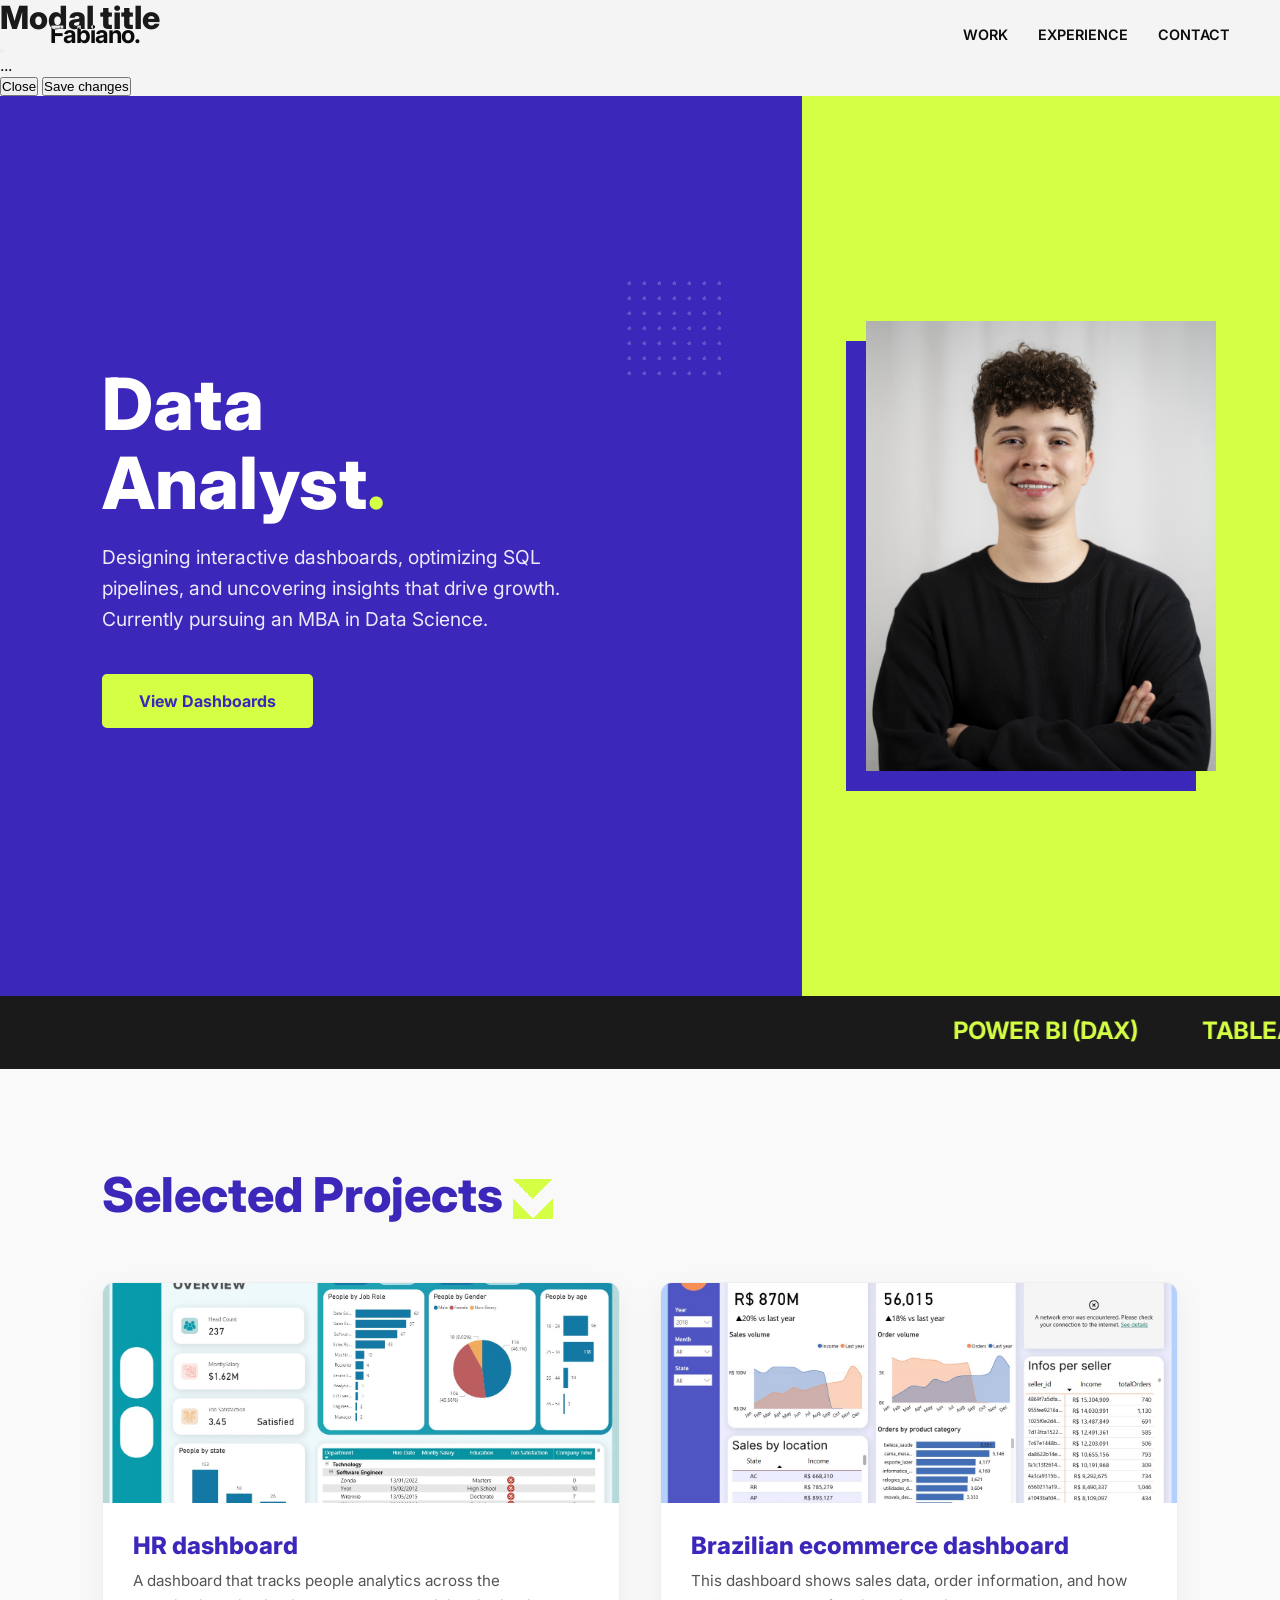
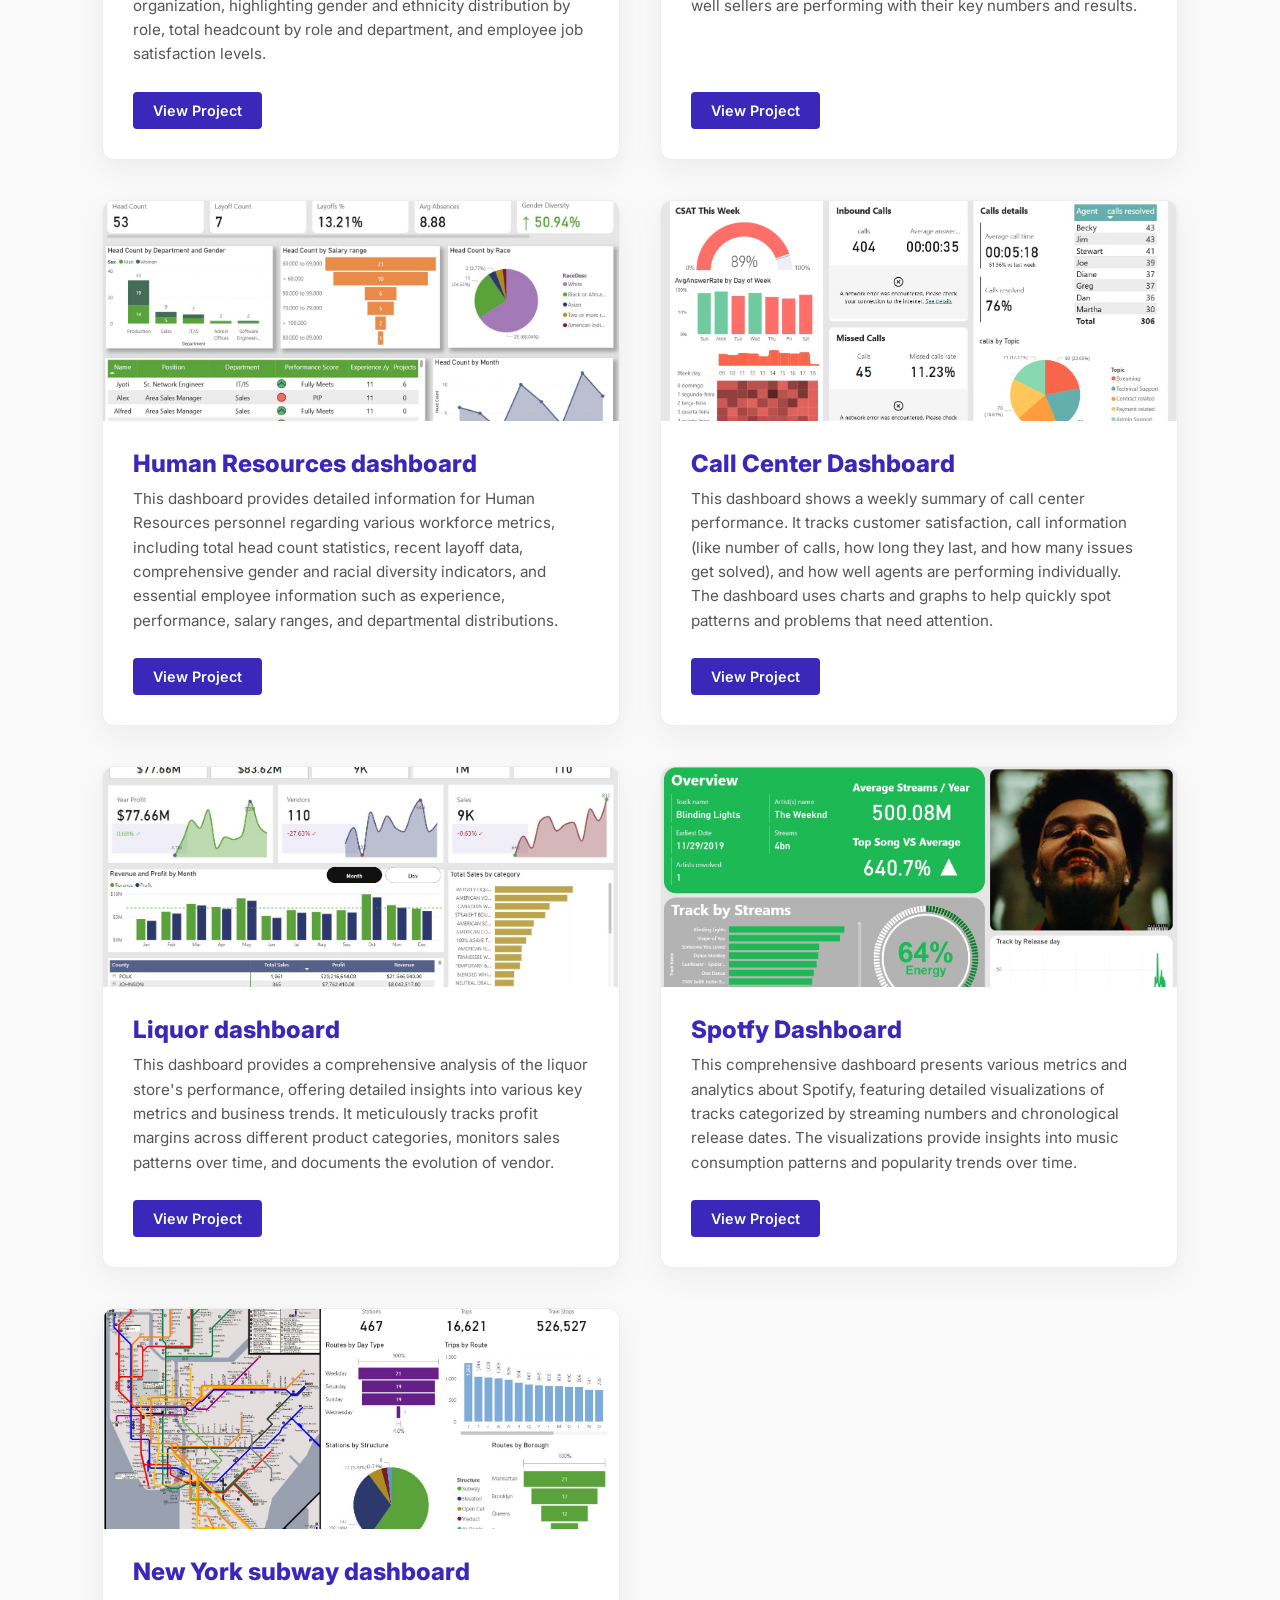
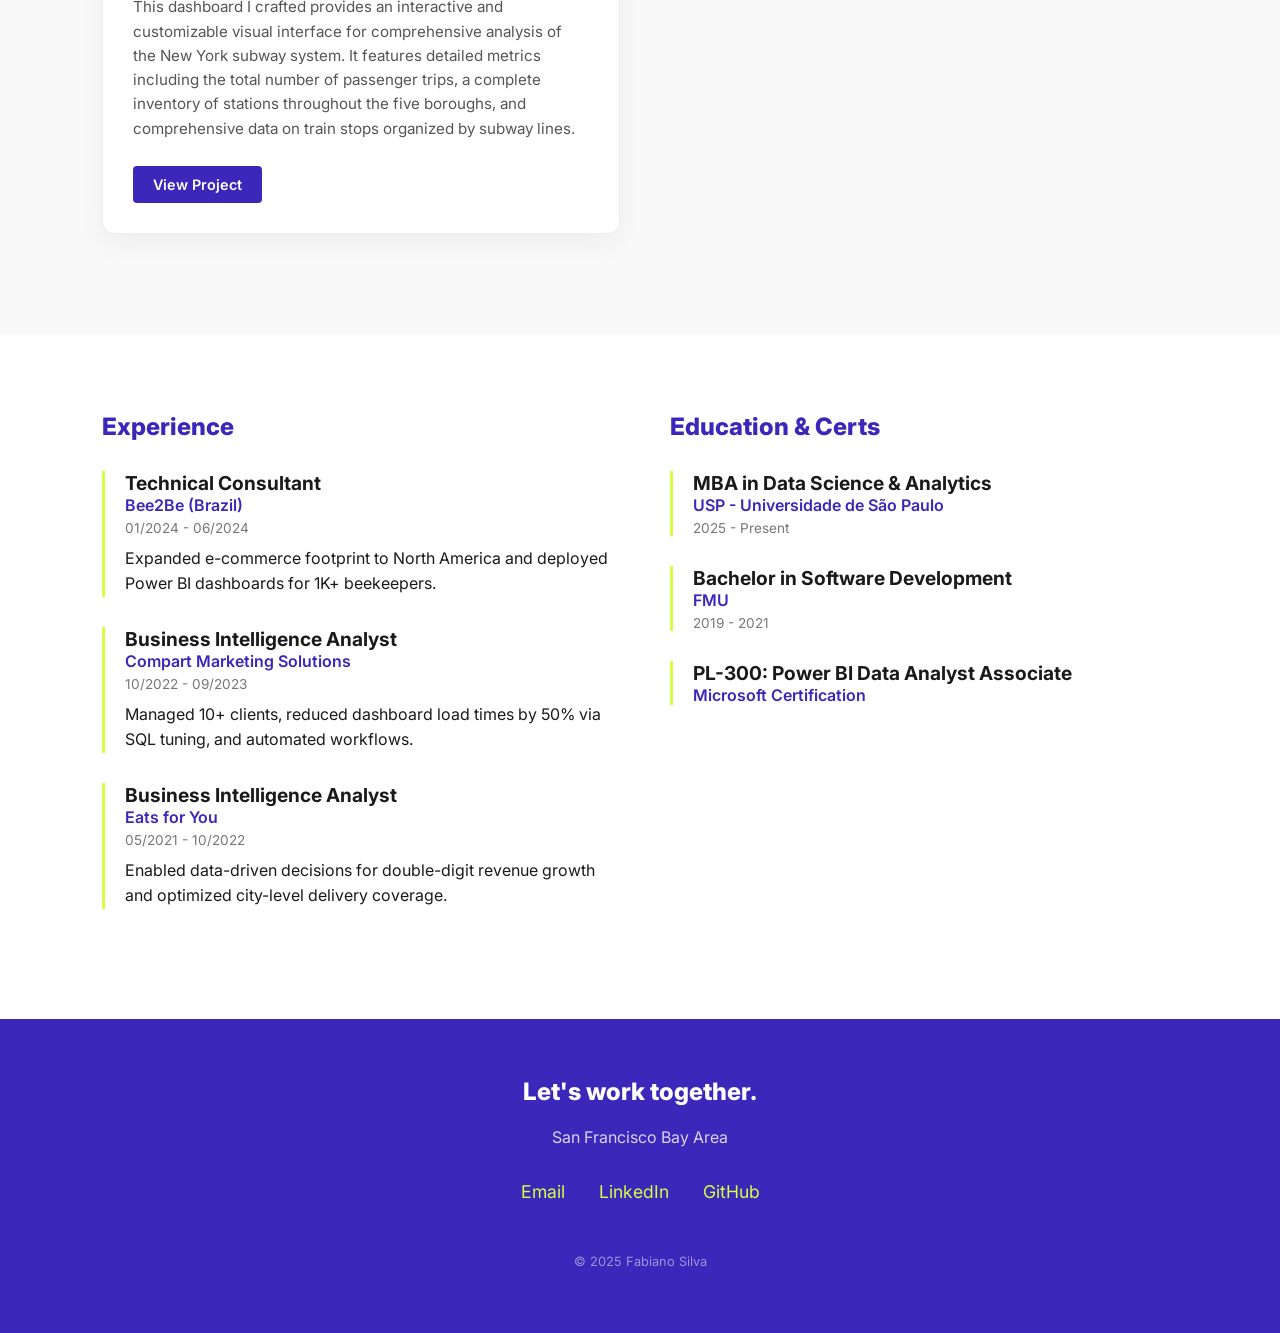
==== index.html @ dfa3896b "Rename portifolio_Fabiano.html to index.html" ====
<!DOCTYPE html>
<html lang="en">
<head>
    <meta charset="UTF-8">
    <meta name="viewport" content="width=device-width, initial-scale=1.0">
    <title>Fabiano Silva | Data Analyst</title>
    <!-- links -->
    <link rel="icon" href="./img/page_icon.png">
    <link rel="stylesheet" href="style.css">
    <!-- <link href="https://cdn.jsdelivr.net/npm/bootstrap@5.3.8/dist/css/bootstrap.min.css" rel="stylesheet" integrity="sha384-sRIl4kxILFvY47J16cr9ZwB07vP4J8+LH7qKQnuqkuIAvNWLzeN8tE5YBujZqJLB" crossorigin="anonymous"> -->
    <!-- Google Fonts -->
    <link href="https://fonts.googleapis.com/css2?family=Inter:wght@400;600;800&display=swap" rel="stylesheet">
</head>
<body>

    <!-- NAV -->
    <nav>
        <div class="logo">Fabiano.</div>
        <div class="nav-links">
            <a href="#projects">Work</a>
            <a href="#experience">Experience</a>
            <a href="mailto:contact.fabiano.silva@gmail.com">Contact</a>
            <!-- <button type="button" class="btn btn-primary" data-bs-toggle="modal" data-bs-target="#exampleModal"><a href="mailto:contact.fabiano.silva@gmail.com">Contact</a></button> -->
        </div>
    </nav>

    <!-- Modal -->
    <div class="modal fade" id="exampleModal" tabindex="-1" aria-labelledby="exampleModalLabel" aria-hidden="true">
    <div class="modal-dialog">
        <div class="modal-content">
        <div class="modal-header">
            <h1 class="modal-title fs-5" id="exampleModalLabel">Modal title</h1>
            <button type="button" class="btn-close" data-bs-dismiss="modal" aria-label="Close"></button>
        </div>
        <div class="modal-body">
            ...
        </div>
        <div class="modal-footer">
            <button type="button" class="btn btn-secondary" data-bs-dismiss="modal">Close</button>
            <button type="button" class="btn btn-primary">Save changes</button>
        </div>
        </div>
    </div>
    </div>

    <!-- HERO -->
    <header class="hero">
        <div class="hero-left">
            <h1 class="hero-title">Data <br>Analyst<span>.</span></h1>
            <p class="hero-subtitle">
                Designing interactive dashboards, optimizing SQL pipelines, and uncovering insights that drive growth. 
                Currently pursuing an MBA in Data Science.
            </p>
            <div>
                <a href="#projects" class="cta-button">View Dashboards</a>
            </div>
        </div>
        <div class="hero-right">
            <div class="profile-container">
                <img src="./img/Fabiano.jpg" alt="Fabiano Silva">
            </div>
        </div>
    </header>

    <!-- SKILLS TICKER -->
    <section class="skills-bar">
        <marquee behavior="scroll" direction="left" scrollamount="10">
            <span class="skill-item">Power BI (DAX)</span>
            <span class="skill-item">Tableau</span>
            <span class="skill-item">Looker Studio</span>
            <span class="skill-item">SQL & BigQuery</span>
            <span class="skill-item">Python (Pandas, NumPy)</span>
            <span class="skill-item">Databricks</span>
            <span class="skill-item">ETL/ELT</span>
            <span class="skill-item">Microsoft Excel (Pivot Table, Vlookup, VBA)</span>
            <span class="skill-item">Data Storytelling</span>
        </marquee>
    </section>

    <!-- PROJECTS SECTION (Populated via JSON) -->
    <section id="projects" class="section-projects">
        <h2 class="section-header">Selected Projects</h2>
        
        <!-- This container is empty; JS will fill it -->
        <div id="projects-container" class="projects-grid"></div>
    </section>

    <!-- EXPERIENCE SECTION -->
    <section id="experience" class="section-resume">
        <div class="resume-col">
            <h2 style="color:var(--color-bg-primary); margin-bottom:30px;">Experience</h2>
            
            <div class="resume-item">
                <span class="resume-role">Technical Consultant</span>
                <span class="resume-company">Bee2Be (Brazil)</span>
                <span class="resume-date">01/2024 - 06/2024</span>
                <p>Expanded e-commerce footprint to North America and deployed Power BI dashboards for 1K+ beekeepers.</p>
            </div>

            <div class="resume-item">
                <span class="resume-role">Business Intelligence Analyst</span>
                <span class="resume-company">Compart Marketing Solutions</span>
                <span class="resume-date">10/2022 - 09/2023</span>
                <p>Managed 10+ clients, reduced dashboard load times by 50% via SQL tuning, and automated workflows.</p>
            </div>

            <div class="resume-item">
                <span class="resume-role">Business Intelligence Analyst</span>
                <span class="resume-company">Eats for You</span>
                <span class="resume-date">05/2021 - 10/2022</span>
                <p>Enabled data-driven decisions for double-digit revenue growth and optimized city-level delivery coverage.</p>
            </div>
        </div>

        <div class="resume-col">
            <h2 style="color:var(--color-bg-primary); margin-bottom:30px;">Education & Certs</h2>
            
            <div class="resume-item">
                <span class="resume-role">MBA in Data Science & Analytics</span>
                <span class="resume-company">USP - Universidade de São Paulo</span>
                <span class="resume-date">2025 - Present</span>
            </div>

            <div class="resume-item">
                <span class="resume-role">Bachelor in Software Development</span>
                <span class="resume-company">FMU</span>
                <span class="resume-date">2019 - 2021</span>
            </div>

            <div class="resume-item">
                <span class="resume-role">PL-300: Power BI Data Analyst Associate</span>
                <span class="resume-company">Microsoft Certification</span>
            </div>
        </div>
    </section>

    <!-- FOOTER -->
    <footer>
        <h2 style="margin-bottom: 20px;">Let's work together.</h2>
        <p style="margin-bottom: 30px; opacity: 0.8;">San Francisco Bay Area</p>
        
        <div class="contact-links">
            <a href="mailto:contact.fabiano.silva@gmail.com">Email</a>
            <a href="https://linkedin.com/in/fabianossilva" target="_blank">LinkedIn</a>
            <a href="https://github.com/FabiSansi" target="_blank">GitHub</a>
        </div>
        <p style="margin-top: 50px; font-size: 0.8rem; opacity: 0.5;">© 2025 Fabiano Silva</p>
    </footer>
    <script src="script.js"></script>
    <script src="https://cdn.jsdelivr.net/npm/bootstrap@5.3.8/dist/js/bootstrap.bundle.min.js" integrity="sha384-FKyoEForCGlyvwx9Hj09JcYn3nv7wiPVlz7YYwJrWVcXK/BmnVDxM+D2scQbITxI" crossorigin="anonymous"></script>
</body>
</html>
---- style.css ----
/* --- CORE VARIABLES (Olaolu Inspired Palette) --- */
        :root {
            --color-bg-primary: #3B27BA; /* Deep Blurple */
            --color-bg-secondary: #D4FF45; /* Lime Green */
            --color-text-light: #ffffff;
            --color-text-dark: #1a1a1a;
            --color-card-bg: #ffffff;
            --font-main: 'Inter', -apple-system, BlinkMacSystemFont, sans-serif;
            --transition: all 0.3s ease;
        }

        /* --- GLOBAL RESET --- */
        * { margin: 0; padding: 0; box-sizing: border-box; }

        body {
            font-family: var(--font-main);
            background-color: #f4f4f4;
            overflow-x: hidden;
            color: var(--color-text-dark) !important;
        }

        a { text-decoration: none; color: inherit; }
        ul { list-style: none; }

        /* --- TYPOGRAPHY --- */
        h1, h2, h3 { font-weight: 800; line-height: 1.1; }
        p { line-height: 1.6; }

        /* --- NAVIGATION --- */
        nav {
            position: fixed;
            top: 0;
            width: 100%;
            padding: 20px 50px;
            display: flex;
            justify-content: space-between;
            align-items: center;
            z-index: 1000;
            mix-blend-mode: difference;
            color: white;
            /*background-color: #1a1a1a;*/
        }

        .logo { font-size: 1.5rem; font-weight: 700; letter-spacing: -1px; }
        .nav-links { display: flex; gap: 30px; }
        .nav-links a { font-weight: 600; font-size: 0.9rem; text-transform: uppercase; }
        .nav-links a:hover { color: var(--color-bg-secondary) !important; }

        /* --- HERO SECTION --- */
        .hero {
            display: flex;
            min-height: 100vh;
            position: relative;
        }

        .hero-left {
            flex: 1;
            background-color: var(--color-bg-primary) !important;
            color: var(--color-text-light) !important;
            display: flex;
            flex-direction: column;
            justify-content: center;
            padding: 0 8vw;
            position: relative;
        }

        /* Geometric Decoration */
        .hero-left::before {
            content: '';
            position: absolute;
            top: 20%;
            right: 10%;
            width: 100px;
            height: 100px;
            background-image: radial-gradient(rgba(255,255,255,0.2) 2px, transparent 2px) !important;
            background-size: 15px 15px;
        }

        .hero-right {
            flex: 0.8;
            background-color: var(--color-bg-secondary) ;
            display: flex;
            align-items: center;
            justify-content: center;
        }

        .hero-title { font-size: 4.5rem; margin-bottom: 20px; }
        .hero-title span { color: var(--color-bg-secondary) !important; }
        .hero-subtitle { font-size: 1.2rem; max-width: 500px; opacity: 0.9; margin-bottom: 40px; }

        .cta-button {
            display: inline-block;
            padding: 15px 35px;
            background-color: var(--color-bg-secondary) !important;
            color: var(--color-bg-primary) !important;
            font-weight: 700;
            border-radius: 5px;
            border: 2px solid var(--color-bg-secondary) !important;
            transition: var(--transition);
        }

        .cta-button:hover { background: transparent; color: var(--color-text-light) !important; }

        .profile-container {
            width: 350px;
            height: 450px;
            background: #ccc;
            position: relative;
            box-shadow: -20px 20px 0px var(--color-bg-primary) !important;
            overflow: hidden;
        }
        
        .profile-container img { width: 100%; height: 100%; object-fit: cover; }

        /* --- SKILLS TICKER --- */
        .skills-bar {
            background: var(--color-text-dark) !important;
            color: var(--color-bg-secondary) !important;
            padding: 20px 0;
            overflow: hidden;
            white-space: nowrap;
        }

        .skill-item {
            display: inline-block;
            font-size: 1.5rem;
            font-weight: 700;
            margin: 0 30px;
            text-transform: uppercase;
        }

        /* --- PROJECTS SECTION (Dynamic) --- */
        .section-projects { padding: 100px 8vw; background-color: #f9f9f9; }

        .section-header {
            font-size: 3rem;
            color: var(--color-bg-primary) !important;
            margin-bottom: 60px;
            position: relative;
            display: inline-block;
        }
        
        /* Zig-zag decoration */
        .section-header::after {
            content: '';
            position: absolute;
            right: -50px;
            top: 10px;
            width: 40px;
            height: 40px;
            background: linear-gradient(135deg, var(--color-bg-secondary) 25%, transparent 25%) -20px 0 ,
                        linear-gradient(225deg, var(--color-bg-secondary) 25%, transparent 25%) -20px 0,
                        linear-gradient(315deg, var(--color-bg-secondary) 25%, transparent 25%),
                        linear-gradient(45deg, var(--color-bg-secondary) 25%, transparent 25%) !important;
            background-size: 10px 10px;
        }

        .projects-grid {
            display: grid;
            grid-template-columns: repeat(auto-fit, minmax(350px, 1fr));
            gap: 40px;
        }

        .project-card {
            background: white;
            border-radius: 12px;
            overflow: hidden;
            box-shadow: 0 10px 30px rgba(0,0,0,0.05);
            transition: var(--transition) !important;
            border: 1px solid #eee;
            display: flex;
            flex-direction: column;
        }

        .project-card:hover {
            transform: translateY(-10px);
            box-shadow: 0 20px 40px rgba(59, 39, 186, 0.15);
        }

        .card-image-wrapper {
            width: 100%;
            height: 220px;
            background-color: #e0e0e0;
            overflow: hidden;
        }
        
        .card-image-wrapper img {
            width: 100%;
            height: 100%;
            object-fit: cover;
            transition: transform 0.5s ease;
        }

        .project-card:hover .card-image-wrapper img { transform: scale(1.05); }

        .card-content { padding: 30px; flex: 1; display: flex; flex-direction: column; }

        .card-title { font-size: 1.5rem; color: var(--color-bg-primary) !important; margin-bottom: 10px; }

        .card-desc {
            font-size: 0.95rem;
            color: #555;
            margin-bottom: 25px;
            flex-grow: 1; /* Pushes button down */
        }

        .card-btn {
            display: inline-block;
            padding: 10px 20px;
            background-color: var(--color-bg-primary) !important;
            color: white;
            border-radius: 4px;
            font-size: 0.9rem;
            font-weight: 600;
            align-self: flex-start;
        }

        .card-btn:hover {
            background-color: var(--color-bg-secondary) !important;
            color: var(--color-text-dark) !important;
        }

        /* --- RESUME SECTION --- */
        .section-resume {
            padding: 80px 8vw;
            background: white;
            display: flex;
            gap: 60px;
            flex-wrap: wrap;
        }

        .resume-col { flex: 1; min-width: 300px; }
        
        .resume-item {
            margin-bottom: 30px;
            border-left: 3px solid var(--color-bg-secondary) !important;
            padding-left: 20px;
        }
        
        .resume-role { font-size: 1.2rem; font-weight: 700; color: var(--color-text-dark) !important; }
        .resume-company { color: var(--color-bg-primary) !important; font-weight: 600; margin-bottom: 5px; display: block;}
        .resume-date { font-size: 0.85rem; color: #777; margin-bottom: 10px; display: block; }

        /* --- FOOTER --- */
        footer {
            background: var(--color-bg-primary) !important;
            color: white;
            padding: 60px 8vw;
            text-align: center;
        }

        .contact-links a {
            color: var(--color-bg-secondary) !important;
            margin: 0 15px;
            font-size: 1.1rem;
        }

        /* --- RESPONSIVE --- */
        @media (max-width: 900px) {
            .hero { flex-direction: column; }
            .hero-right { display: none; }
            .hero-left { padding: 100px 30px; text-align: left; }
            .hero-title { font-size: 3rem; }
        }
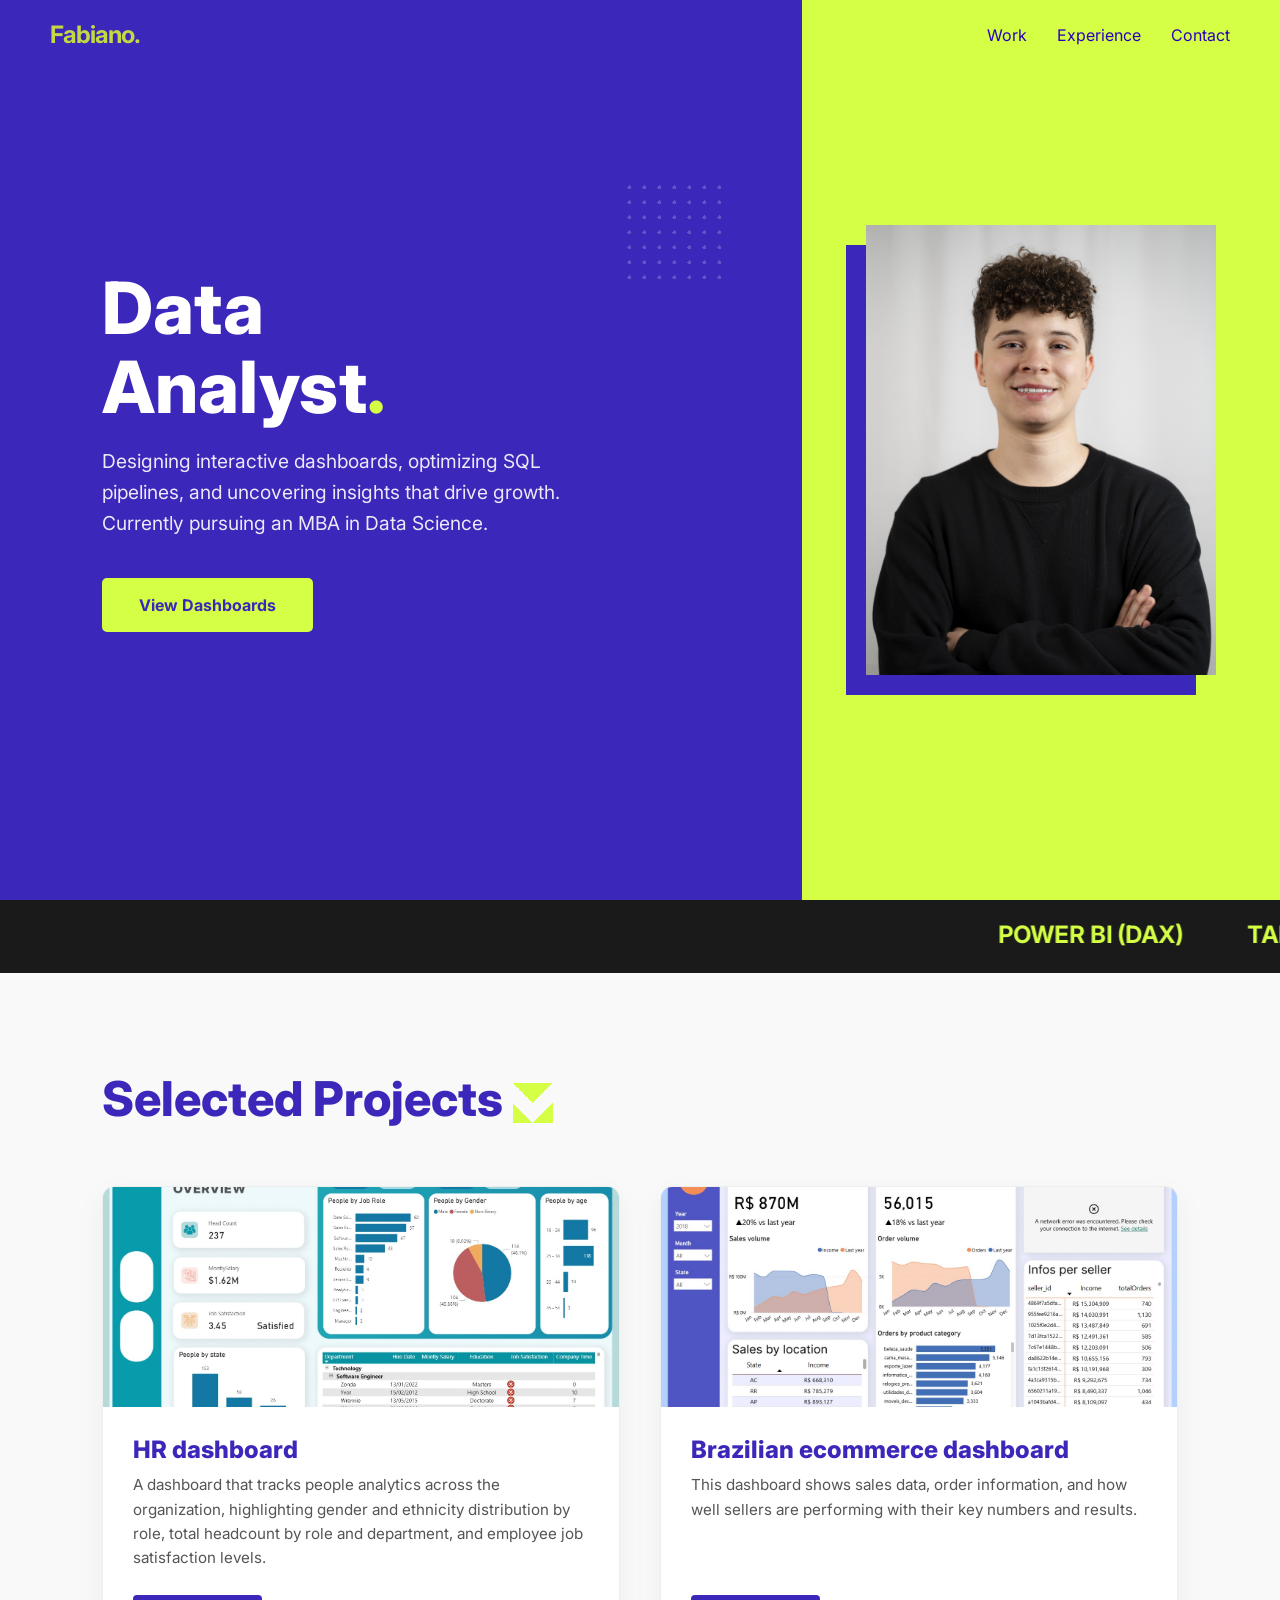
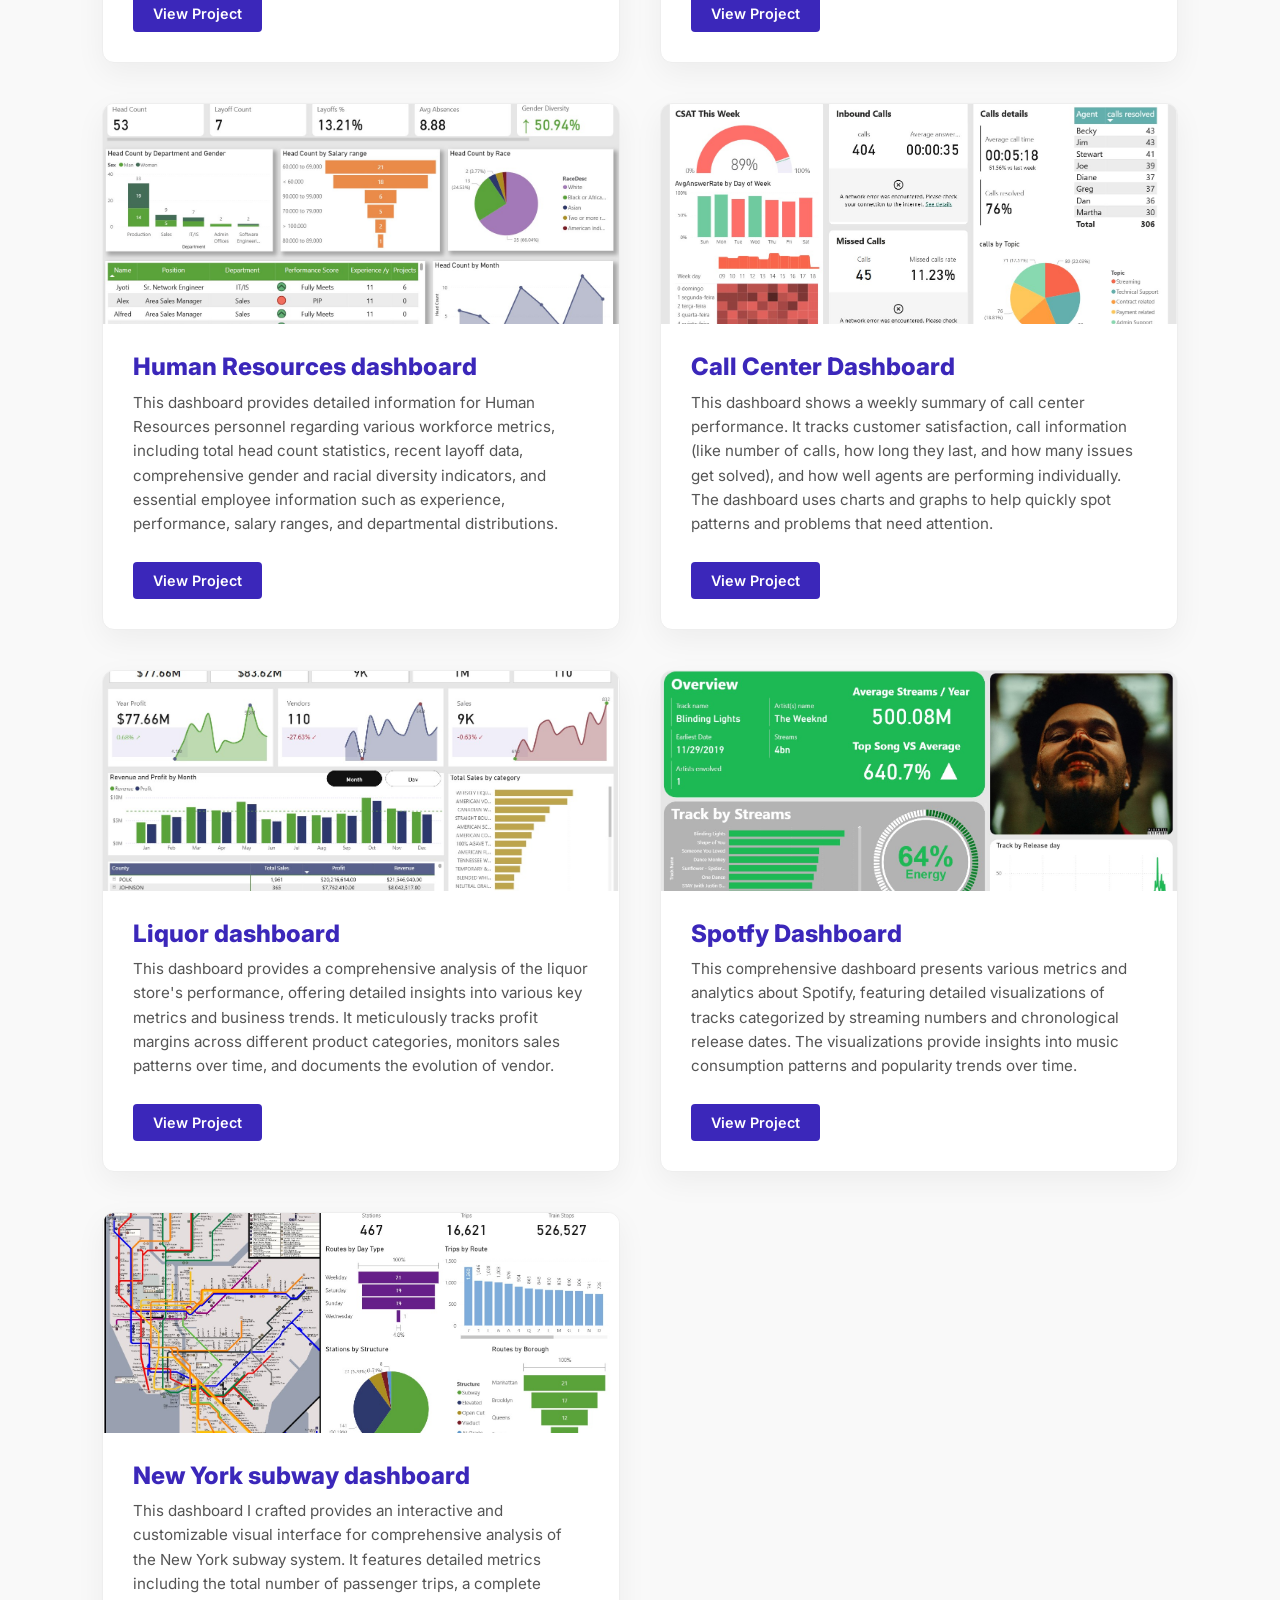
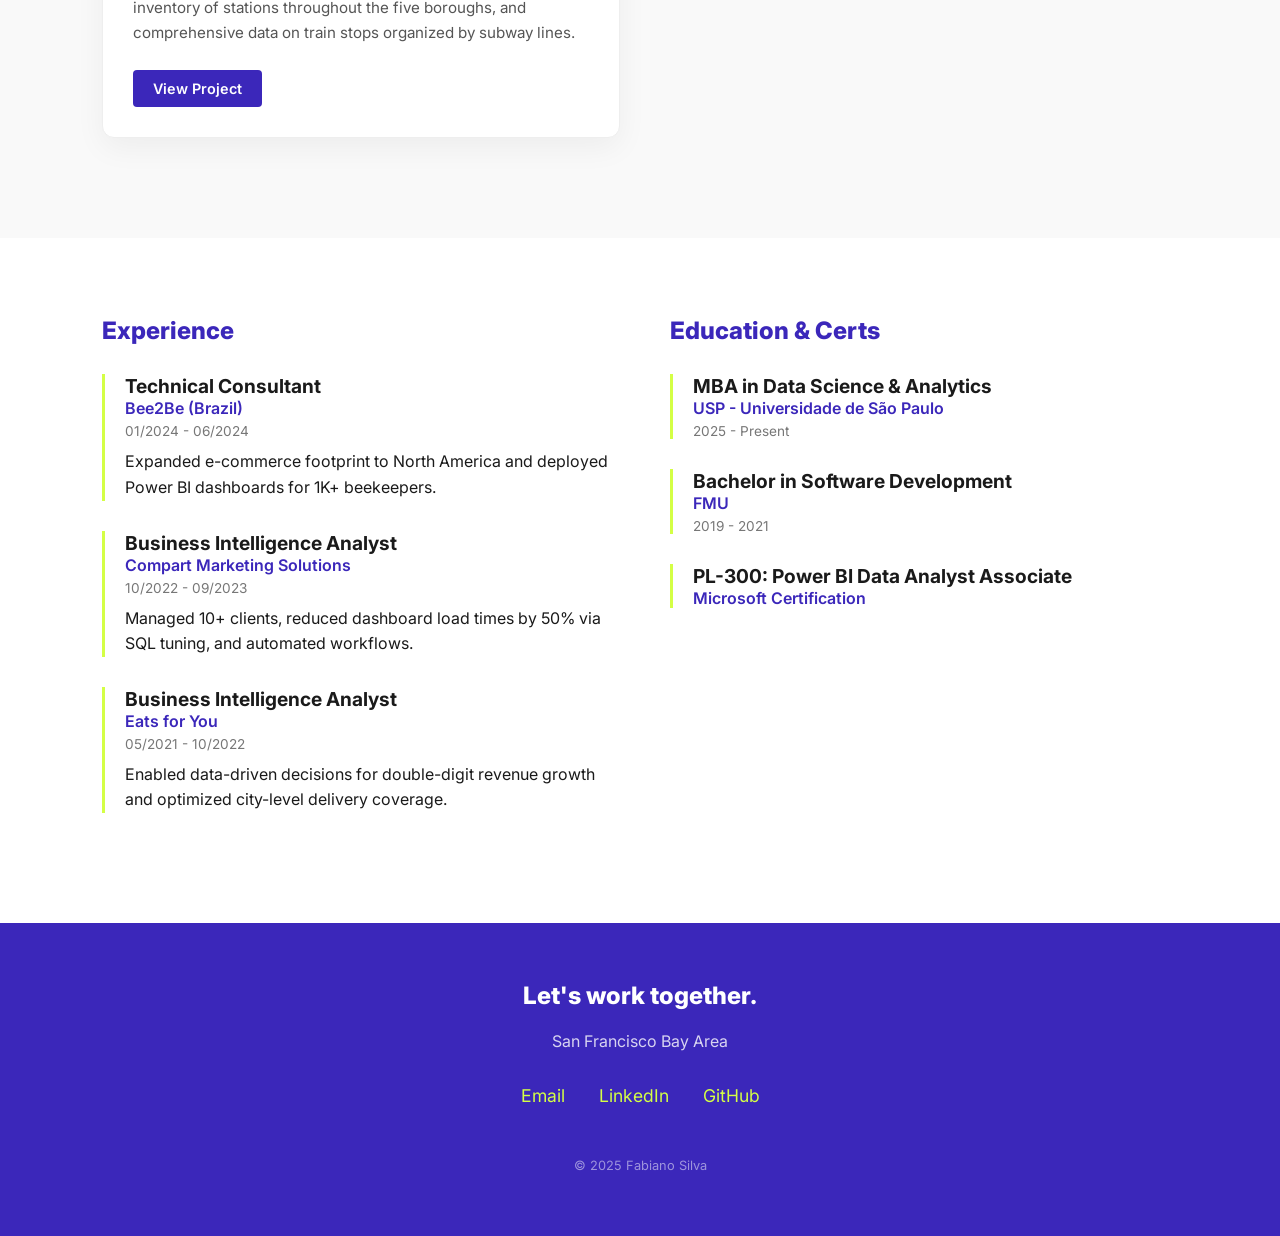
==== commit acfb2069: "Added modal on nav bar" ====
--- a/index.html
+++ b/index.html
@@ -1,5 +1,6 @@
 <!DOCTYPE html>
 <html lang="en">
+
 <head>
     <meta charset="UTF-8">
     <meta name="viewport" content="width=device-width, initial-scale=1.0">
@@ -7,10 +8,10 @@
     <!-- links -->
     <link rel="icon" href="./img/page_icon.png">
     <link rel="stylesheet" href="style.css">
-    <!-- <link href="https://cdn.jsdelivr.net/npm/bootstrap@5.3.8/dist/css/bootstrap.min.css" rel="stylesheet" integrity="sha384-sRIl4kxILFvY47J16cr9ZwB07vP4J8+LH7qKQnuqkuIAvNWLzeN8tE5YBujZqJLB" crossorigin="anonymous"> -->
     <!-- Google Fonts -->
     <link href="https://fonts.googleapis.com/css2?family=Inter:wght@400;600;800&display=swap" rel="stylesheet">
 </head>
+
 <body>
 
     <!-- NAV -->
@@ -19,28 +20,25 @@
         <div class="nav-links">
             <a href="#projects">Work</a>
             <a href="#experience">Experience</a>
-            <a href="mailto:contact.fabiano.silva@gmail.com">Contact</a>
-            <!-- <button type="button" class="btn btn-primary" data-bs-toggle="modal" data-bs-target="#exampleModal"><a href="mailto:contact.fabiano.silva@gmail.com">Contact</a></button> -->
+            <a id="launchBtn" href="javascript:void(0)">Contact</a>
         </div>
     </nav>
 
     <!-- Modal -->
-    <div class="modal fade" id="exampleModal" tabindex="-1" aria-labelledby="exampleModalLabel" aria-hidden="true">
-    <div class="modal-dialog">
-        <div class="modal-content">
-        <div class="modal-header">
-            <h1 class="modal-title fs-5" id="exampleModalLabel">Modal title</h1>
-            <button type="button" class="btn-close" data-bs-dismiss="modal" aria-label="Close"></button>
+    <div class="modal fade" id="modal" tabindex="-1" aria-labelledby="exampleModalLabel" aria-hidden="true">
+        <div class="modal-dialog">
+            <div class="modal-content">
+                <div class="modal-header">
+                    <h1 class="modal-title fs-5" id="modalLabel">Contact</h1>
+                </div>
+                <div class="modal-body">
+                    <ul class="list-group">
+                        <li class="list-group-item"><span style="font-weight: bolder">Email:</span> contact.fabiano.silva@gmail.com</li>
+                        <li class="list-group-item"><span style="font-weight: bolder">Number:</span> +1 (415) 528-0092</li>
+                    </ul>
+                </div>
+            </div>
         </div>
-        <div class="modal-body">
-            ...
-        </div>
-        <div class="modal-footer">
-            <button type="button" class="btn btn-secondary" data-bs-dismiss="modal">Close</button>
-            <button type="button" class="btn btn-primary">Save changes</button>
-        </div>
-        </div>
-    </div>
     </div>
 
     <!-- HERO -->
@@ -48,7 +46,7 @@
         <div class="hero-left">
             <h1 class="hero-title">Data <br>Analyst<span>.</span></h1>
             <p class="hero-subtitle">
-                Designing interactive dashboards, optimizing SQL pipelines, and uncovering insights that drive growth. 
+                Designing interactive dashboards, optimizing SQL pipelines, and uncovering insights that drive growth.
                 Currently pursuing an MBA in Data Science.
             </p>
             <div>
@@ -80,7 +78,7 @@
     <!-- PROJECTS SECTION (Populated via JSON) -->
     <section id="projects" class="section-projects">
         <h2 class="section-header">Selected Projects</h2>
-        
+
         <!-- This container is empty; JS will fill it -->
         <div id="projects-container" class="projects-grid"></div>
     </section>
@@ -89,12 +87,13 @@
     <section id="experience" class="section-resume">
         <div class="resume-col">
             <h2 style="color:var(--color-bg-primary); margin-bottom:30px;">Experience</h2>
-            
+
             <div class="resume-item">
                 <span class="resume-role">Technical Consultant</span>
                 <span class="resume-company">Bee2Be (Brazil)</span>
                 <span class="resume-date">01/2024 - 06/2024</span>
-                <p>Expanded e-commerce footprint to North America and deployed Power BI dashboards for 1K+ beekeepers.</p>
+                <p>Expanded e-commerce footprint to North America and deployed Power BI dashboards for 1K+ beekeepers.
+                </p>
             </div>
 
             <div class="resume-item">
@@ -108,13 +107,14 @@
                 <span class="resume-role">Business Intelligence Analyst</span>
                 <span class="resume-company">Eats for You</span>
                 <span class="resume-date">05/2021 - 10/2022</span>
-                <p>Enabled data-driven decisions for double-digit revenue growth and optimized city-level delivery coverage.</p>
+                <p>Enabled data-driven decisions for double-digit revenue growth and optimized city-level delivery
+                    coverage.</p>
             </div>
         </div>
 
         <div class="resume-col">
             <h2 style="color:var(--color-bg-primary); margin-bottom:30px;">Education & Certs</h2>
-            
+
             <div class="resume-item">
                 <span class="resume-role">MBA in Data Science & Analytics</span>
                 <span class="resume-company">USP - Universidade de São Paulo</span>
@@ -138,7 +138,7 @@
     <footer>
         <h2 style="margin-bottom: 20px;">Let's work together.</h2>
         <p style="margin-bottom: 30px; opacity: 0.8;">San Francisco Bay Area</p>
-        
+
         <div class="contact-links">
             <a href="mailto:contact.fabiano.silva@gmail.com">Email</a>
             <a href="https://linkedin.com/in/fabianossilva" target="_blank">LinkedIn</a>
@@ -147,6 +147,6 @@
         <p style="margin-top: 50px; font-size: 0.8rem; opacity: 0.5;">© 2025 Fabiano Silva</p>
     </footer>
     <script src="script.js"></script>
-    <script src="https://cdn.jsdelivr.net/npm/bootstrap@5.3.8/dist/js/bootstrap.bundle.min.js" integrity="sha384-FKyoEForCGlyvwx9Hj09JcYn3nv7wiPVlz7YYwJrWVcXK/BmnVDxM+D2scQbITxI" crossorigin="anonymous"></script>
 </body>
-</html>
+
+</html>
--- a/style.css
+++ b/style.css
@@ -1,7 +1,9 @@
-        /* --- CORE VARIABLES (Olaolu Inspired Palette) --- */
+        /* --- CORE VARIABLES --- */
         :root {
-            --color-bg-primary: #3B27BA; /* Deep Blurple */
-            --color-bg-secondary: #D4FF45; /* Lime Green */
+            --color-bg-primary: #3B27BA;
+            /* Deep Blurple */
+            --color-bg-secondary: #D4FF45;
+            /* Lime Green */
             --color-text-light: #ffffff;
             --color-text-dark: #1a1a1a;
             --color-card-bg: #ffffff;
@@ -10,7 +12,11 @@
         }
 
         /* --- GLOBAL RESET --- */
-        * { margin: 0; padding: 0; box-sizing: border-box; }
+        * {
+            margin: 0;
+            padding: 0;
+            box-sizing: border-box;
+        }
 
         body {
             font-family: var(--font-main);
@@ -19,12 +25,26 @@
             color: var(--color-text-dark) !important;
         }
 
-        a { text-decoration: none; color: inherit; }
-        ul { list-style: none; }
+        a {
+            text-decoration: none;
+            color: inherit;
+        }
+
+        ul {
+            list-style: none;
+        }
 
         /* --- TYPOGRAPHY --- */
-        h1, h2, h3 { font-weight: 800; line-height: 1.1; }
-        p { line-height: 1.6; }
+        h1,
+        h2,
+        h3 {
+            font-weight: 800;
+            line-height: 1.1;
+        }
+
+        p {
+            line-height: 1.6;
+        }
 
         /* --- NAVIGATION --- */
         nav {
@@ -38,13 +58,139 @@
             z-index: 1000;
             mix-blend-mode: difference;
             color: white;
-            /*background-color: #1a1a1a;*/
-        }
-
-        .logo { font-size: 1.5rem; font-weight: 700; letter-spacing: -1px; }
-        .nav-links { display: flex; gap: 30px; }
-        .nav-links a { font-weight: 600; font-size: 0.9rem; text-transform: uppercase; }
-        .nav-links a:hover { color: var(--color-bg-secondary) !important; }
+        }
+
+        .logo {
+            font-size: 1.5rem;
+            font-weight: 700;
+            letter-spacing: -1px;
+        }
+
+        .nav-links {
+            display: flex;
+            gap: 30px;
+        }
+
+        .nav-links a .launchBtn{
+            font-weight: 600;
+            font-size: 0.9rem;
+            text-transform: uppercase;
+        }
+
+        .nav-links a:hover .launchBtn:hover{
+            color: var(--color-bg-secondary) !important;
+        }
+
+        /* --- Modal --- */
+        .modal {
+            position: fixed;
+            top: 0;
+            left: 0;
+            z-index: 1050;
+            display: none;
+            /* Hidden by default */
+            width: 100%;
+            height: 100%;
+            overflow: hidden;
+            outline: 0;
+            background-color: rgba(0, 0, 0, 0.5);
+            /* Semi-transparent black */
+        }
+
+        #modalLabel{
+            color: var(--color-bg-primary) !important;
+        }
+        /* Class to show the modal*/
+        .modal.show {
+            display: block;
+            overflow-x: hidden;
+            overflow-y: auto;
+        }
+
+        .modal-dialog {
+            position: relative;
+            width: auto;
+            margin: 1.75rem auto;
+            max-width: 500px;
+            pointer-events: none;
+        }
+
+        /* --- 3. MODAL CONTENT BOX --- */
+        .modal-content {
+            position: relative;
+            display: flex;
+            flex-direction: column;
+            width: 100%;
+            pointer-events: auto;
+            background-color: #fff;
+            background-clip: padding-box;
+            border: 1px solid rgba(0, 0, 0, 0.2);
+            border-radius: 0.3rem;
+            box-shadow: 0 0.25rem 0.5rem rgba(0, 0, 0, 0.5);
+            outline: 0;
+        }
+
+        /* --- 4. HEADER --- */
+        .modal-header {
+            display: flex;
+            align-items: flex-start;
+            justify-content: space-between;
+            padding: 1rem 1rem;
+            border-bottom: 1px solid #dee2e6;
+            border-top-left-radius: calc(0.3rem - 1px);
+            border-top-right-radius: calc(0.3rem - 1px);
+        }
+
+        .modal-title {
+            margin-bottom: 0;
+            line-height: 1.5;
+            font-size: 1.25rem;
+            font-weight: 500;
+        }
+
+        /* --- 5. BODY --- */
+        .modal-body {
+            position: relative;
+            flex: 1 1 auto;
+            padding: 1rem;
+        }
+
+        /* --- 6. FOOTER --- */
+        .modal-footer {
+            display: flex;
+            flex-wrap: wrap;
+            align-items: center;
+            justify-content: flex-end;
+            padding: 0.75rem;
+            border-top: 1px solid #dee2e6;
+            border-bottom-right-radius: calc(0.3rem - 1px);
+            border-bottom-left-radius: calc(0.3rem - 1px);
+        }
+
+        /* --- HERO SECTION --- */
+        /* Primary Button (Blue) */
+        .btn-primary {
+            color: #fff;
+            background-color: #007bff;
+            border-color: #007bff;
+        }
+
+        .btn-primary:hover {
+            background-color: #0069d9;
+            border-color: #0062cc;
+        }
+
+        /* Secondary Button (Grey) */
+        .btn-secondary {
+            color: #fff;
+            background-color: #6c757d;
+            border-color: #6c757d;
+        }
+
+        .btn-secondary:hover {
+            background-color: #5a6268;
+            border-color: #545b62;
+        }
 
         /* --- HERO SECTION --- */
         .hero {
@@ -72,21 +218,33 @@
             right: 10%;
             width: 100px;
             height: 100px;
-            background-image: radial-gradient(rgba(255,255,255,0.2) 2px, transparent 2px) !important;
+            background-image: radial-gradient(rgba(255, 255, 255, 0.2) 2px, transparent 2px) !important;
             background-size: 15px 15px;
         }
 
         .hero-right {
             flex: 0.8;
-            background-color: var(--color-bg-secondary) ;
+            background-color: var(--color-bg-secondary);
             display: flex;
             align-items: center;
             justify-content: center;
         }
 
-        .hero-title { font-size: 4.5rem; margin-bottom: 20px; }
-        .hero-title span { color: var(--color-bg-secondary) !important; }
-        .hero-subtitle { font-size: 1.2rem; max-width: 500px; opacity: 0.9; margin-bottom: 40px; }
+        .hero-title {
+            font-size: 4.5rem;
+            margin-bottom: 20px;
+        }
+
+        .hero-title span {
+            color: var(--color-bg-secondary) !important;
+        }
+
+        .hero-subtitle {
+            font-size: 1.2rem;
+            max-width: 500px;
+            opacity: 0.9;
+            margin-bottom: 40px;
+        }
 
         .cta-button {
             display: inline-block;
@@ -99,7 +257,10 @@
             transition: var(--transition);
         }
 
-        .cta-button:hover { background: transparent; color: var(--color-text-light) !important; }
+        .cta-button:hover {
+            background: transparent;
+            color: var(--color-text-light) !important;
+        }
 
         .profile-container {
             width: 350px;
@@ -109,8 +270,12 @@
             box-shadow: -20px 20px 0px var(--color-bg-primary) !important;
             overflow: hidden;
         }
-        
-        .profile-container img { width: 100%; height: 100%; object-fit: cover; }
+
+        .profile-container img {
+            width: 100%;
+            height: 100%;
+            object-fit: cover;
+        }
 
         /* --- SKILLS TICKER --- */
         .skills-bar {
@@ -130,7 +295,10 @@
         }
 
         /* --- PROJECTS SECTION (Dynamic) --- */
-        .section-projects { padding: 100px 8vw; background-color: #f9f9f9; }
+        .section-projects {
+            padding: 100px 8vw;
+            background-color: #f9f9f9;
+        }
 
         .section-header {
             font-size: 3rem;
@@ -139,7 +307,7 @@
             position: relative;
             display: inline-block;
         }
-        
+
         /* Zig-zag decoration */
         .section-header::after {
             content: '';
@@ -148,10 +316,10 @@
             top: 10px;
             width: 40px;
             height: 40px;
-            background: linear-gradient(135deg, var(--color-bg-secondary) 25%, transparent 25%) -20px 0 ,
-                        linear-gradient(225deg, var(--color-bg-secondary) 25%, transparent 25%) -20px 0,
-                        linear-gradient(315deg, var(--color-bg-secondary) 25%, transparent 25%),
-                        linear-gradient(45deg, var(--color-bg-secondary) 25%, transparent 25%) !important;
+            background: linear-gradient(135deg, var(--color-bg-secondary) 25%, transparent 25%) -20px 0,
+                linear-gradient(225deg, var(--color-bg-secondary) 25%, transparent 25%) -20px 0,
+                linear-gradient(315deg, var(--color-bg-secondary) 25%, transparent 25%),
+                linear-gradient(45deg, var(--color-bg-secondary) 25%, transparent 25%) !important;
             background-size: 10px 10px;
         }
 
@@ -165,7 +333,7 @@
             background: white;
             border-radius: 12px;
             overflow: hidden;
-            box-shadow: 0 10px 30px rgba(0,0,0,0.05);
+            box-shadow: 0 10px 30px rgba(0, 0, 0, 0.05);
             transition: var(--transition) !important;
             border: 1px solid #eee;
             display: flex;
@@ -183,7 +351,7 @@
             background-color: #e0e0e0;
             overflow: hidden;
         }
-        
+
         .card-image-wrapper img {
             width: 100%;
             height: 100%;
@@ -191,17 +359,29 @@
             transition: transform 0.5s ease;
         }
 
-        .project-card:hover .card-image-wrapper img { transform: scale(1.05); }
-
-        .card-content { padding: 30px; flex: 1; display: flex; flex-direction: column; }
-
-        .card-title { font-size: 1.5rem; color: var(--color-bg-primary) !important; margin-bottom: 10px; }
+        .project-card:hover .card-image-wrapper img {
+            transform: scale(1.05);
+        }
+
+        .card-content {
+            padding: 30px;
+            flex: 1;
+            display: flex;
+            flex-direction: column;
+        }
+
+        .card-title {
+            font-size: 1.5rem;
+            color: var(--color-bg-primary) !important;
+            margin-bottom: 10px;
+        }
 
         .card-desc {
             font-size: 0.95rem;
             color: #555;
             margin-bottom: 25px;
-            flex-grow: 1; /* Pushes button down */
+            flex-grow: 1;
+            /* Pushes button down */
         }
 
         .card-btn {
@@ -229,17 +409,36 @@
             flex-wrap: wrap;
         }
 
-        .resume-col { flex: 1; min-width: 300px; }
-        
+        .resume-col {
+            flex: 1;
+            min-width: 300px;
+        }
+
         .resume-item {
             margin-bottom: 30px;
             border-left: 3px solid var(--color-bg-secondary) !important;
             padding-left: 20px;
         }
-        
-        .resume-role { font-size: 1.2rem; font-weight: 700; color: var(--color-text-dark) !important; }
-        .resume-company { color: var(--color-bg-primary) !important; font-weight: 600; margin-bottom: 5px; display: block;}
-        .resume-date { font-size: 0.85rem; color: #777; margin-bottom: 10px; display: block; }
+
+        .resume-role {
+            font-size: 1.2rem;
+            font-weight: 700;
+            color: var(--color-text-dark) !important;
+        }
+
+        .resume-company {
+            color: var(--color-bg-primary) !important;
+            font-weight: 600;
+            margin-bottom: 5px;
+            display: block;
+        }
+
+        .resume-date {
+            font-size: 0.85rem;
+            color: #777;
+            margin-bottom: 10px;
+            display: block;
+        }
 
         /* --- FOOTER --- */
         footer {
@@ -257,8 +456,20 @@
 
         /* --- RESPONSIVE --- */
         @media (max-width: 900px) {
-            .hero { flex-direction: column; }
-            .hero-right { display: none; }
-            .hero-left { padding: 100px 30px; text-align: left; }
-            .hero-title { font-size: 3rem; }
+            .hero {
+                flex-direction: column;
+            }
+
+            .hero-right {
+                display: none;
+            }
+
+            .hero-left {
+                padding: 100px 30px;
+                text-align: left;
+            }
+
+            .hero-title {
+                font-size: 3rem;
+            }
         }
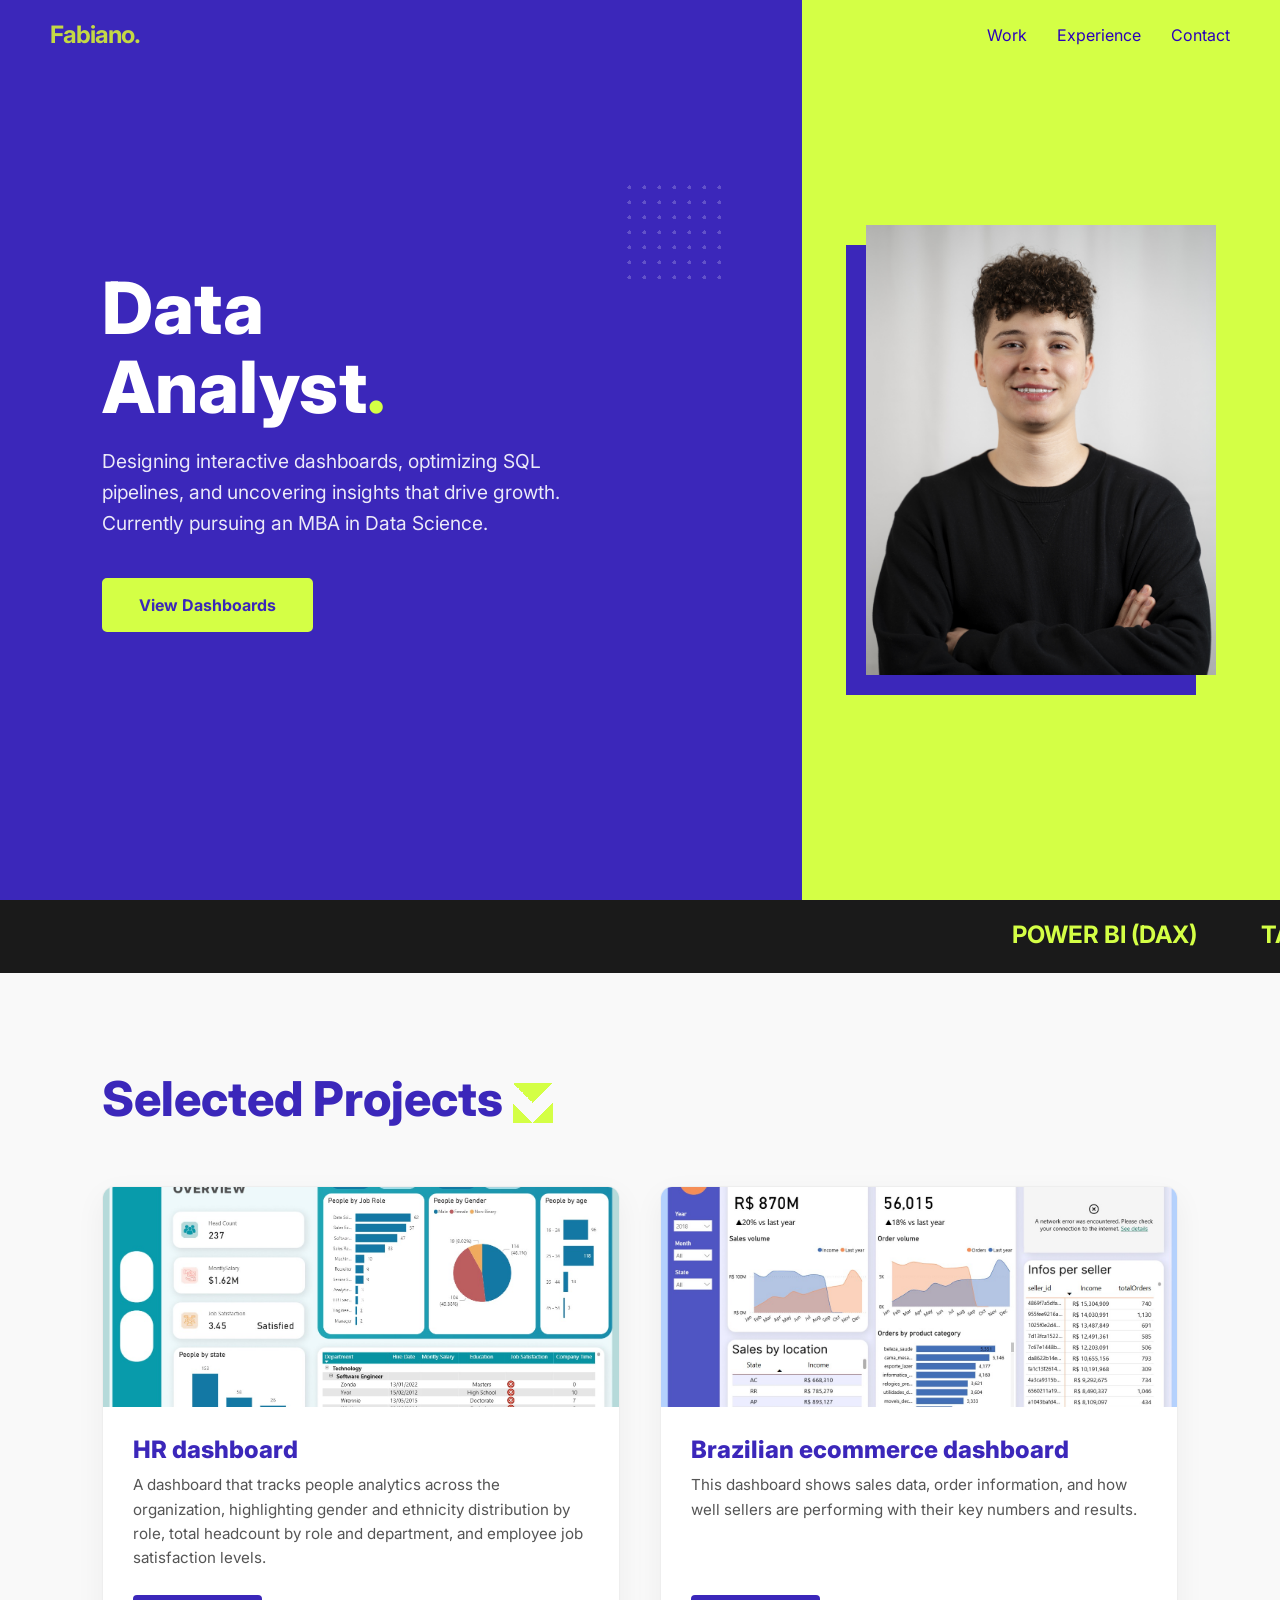
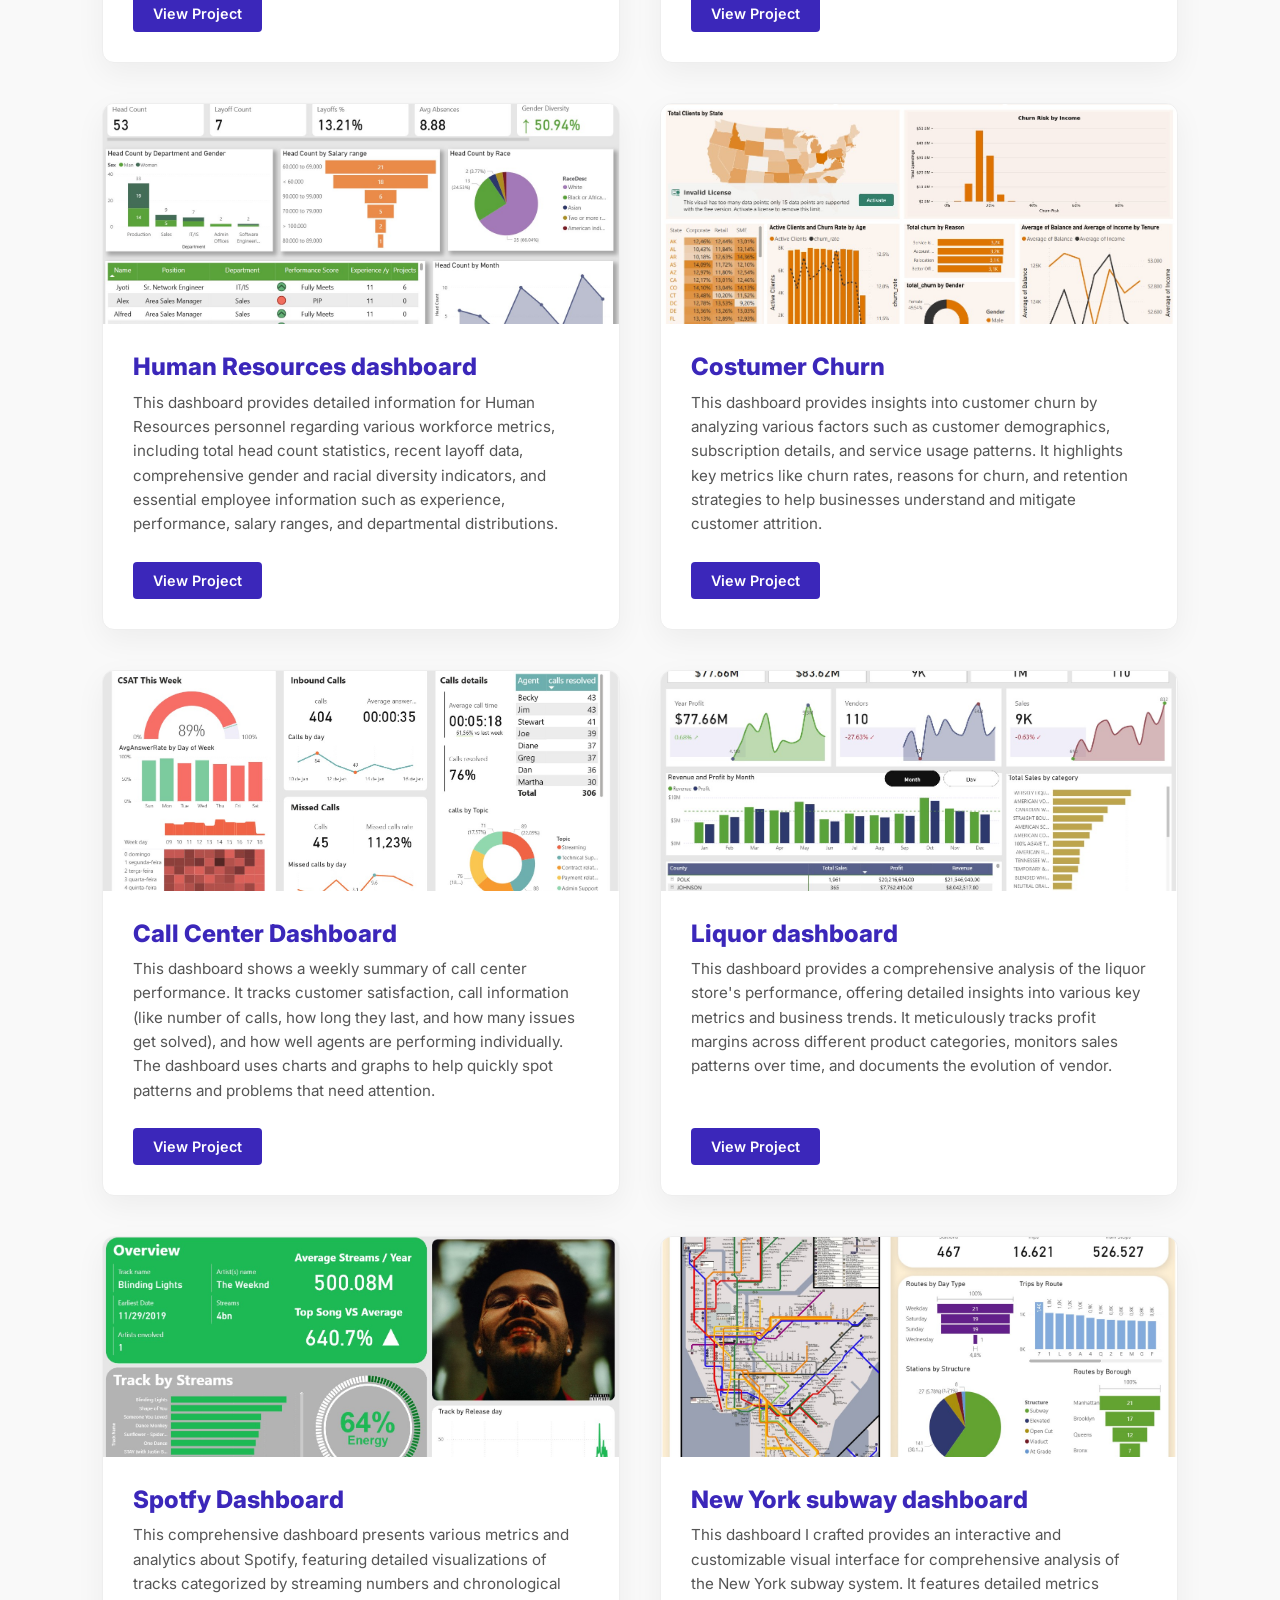
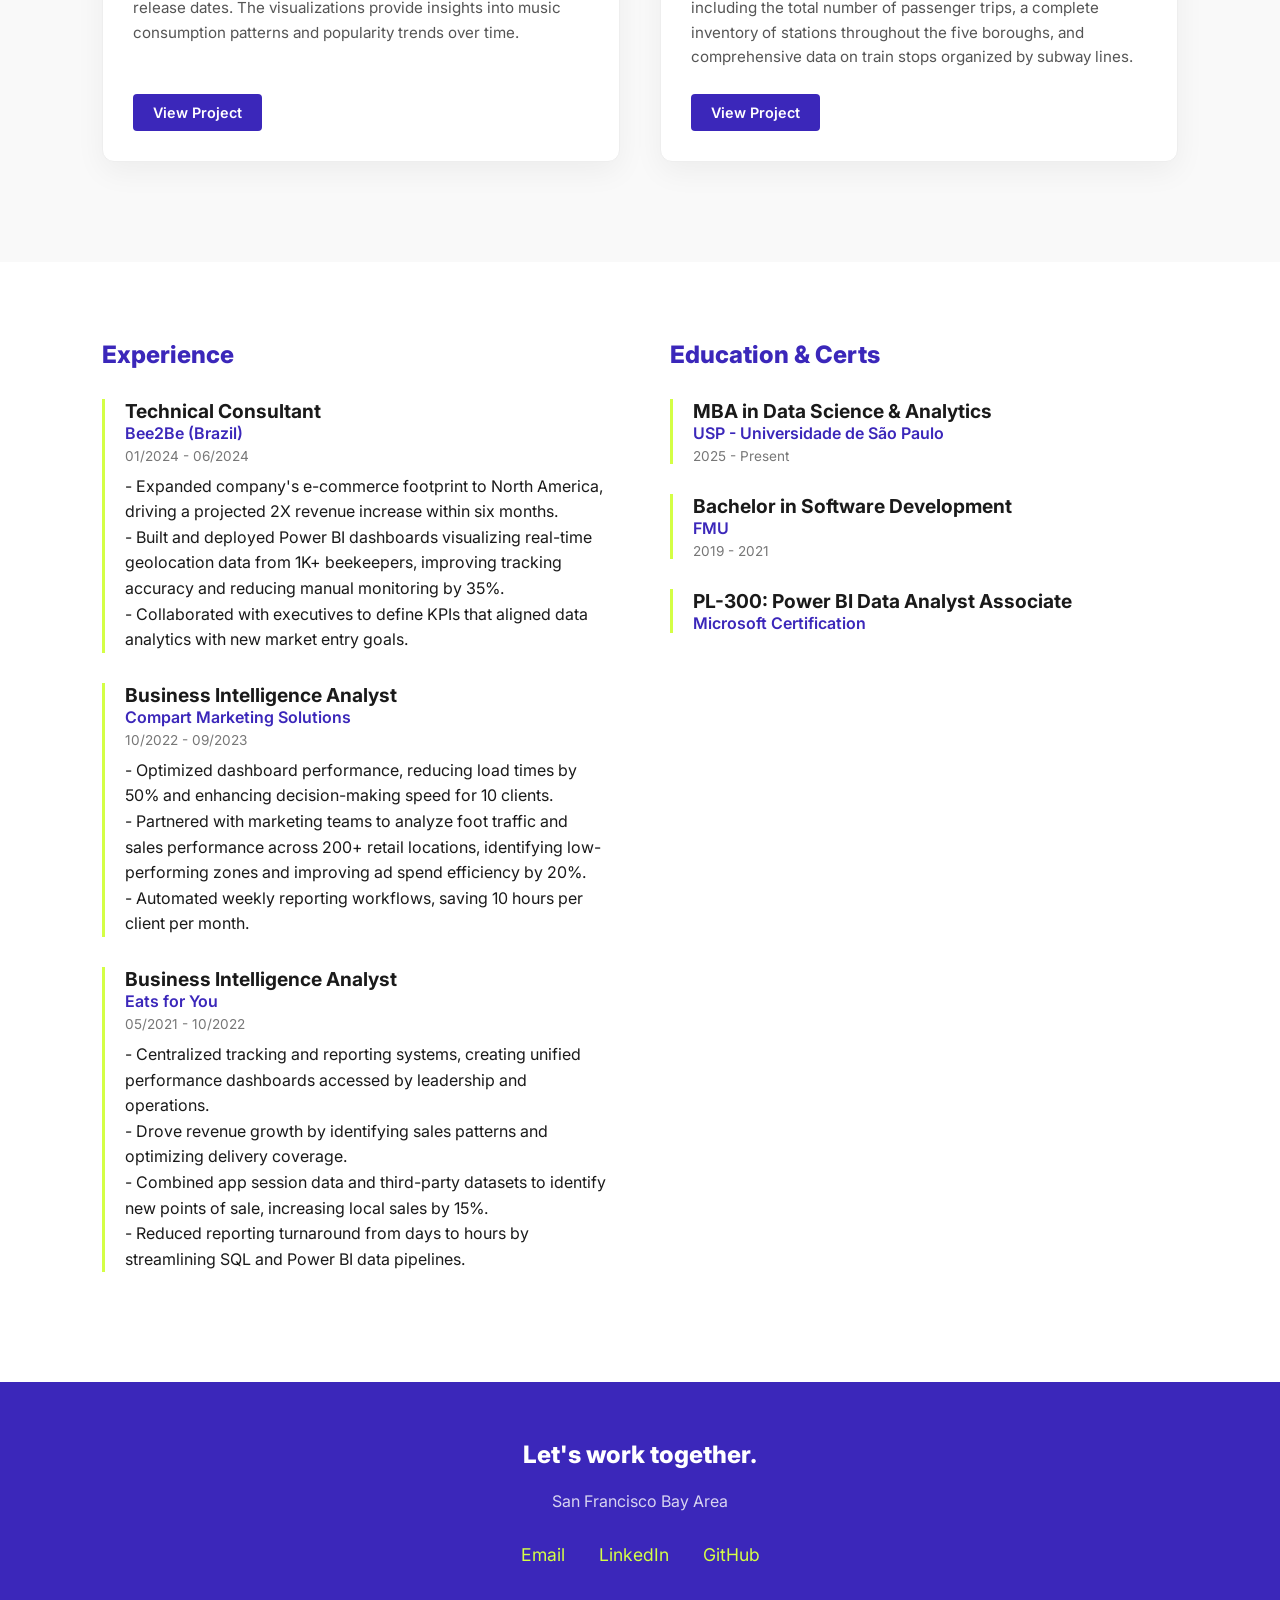
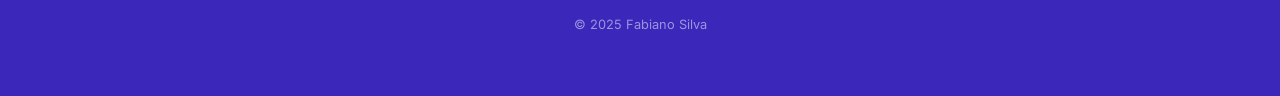
==== commit ac035d44: "Update index.html" ====
--- a/index.html
+++ b/index.html
@@ -92,23 +92,28 @@
                 <span class="resume-role">Technical Consultant</span>
                 <span class="resume-company">Bee2Be (Brazil)</span>
                 <span class="resume-date">01/2024 - 06/2024</span>
-                <p>Expanded e-commerce footprint to North America and deployed Power BI dashboards for 1K+ beekeepers.
-                </p>
+                <p>- Expanded company's e-commerce footprint to North America, driving a projected 2X revenue increase within six months.<br>
+                   - Built and deployed Power BI dashboards visualizing real-time geolocation data from 1K+ beekeepers, improving tracking accuracy and reducing manual monitoring by 35%.<br>
+                   - Collaborated with executives to define KPIs that aligned data analytics with new market entry goals.</p>
             </div>
 
             <div class="resume-item">
                 <span class="resume-role">Business Intelligence Analyst</span>
                 <span class="resume-company">Compart Marketing Solutions</span>
                 <span class="resume-date">10/2022 - 09/2023</span>
-                <p>Managed 10+ clients, reduced dashboard load times by 50% via SQL tuning, and automated workflows.</p>
+                <p>- Optimized dashboard performance, reducing load times by 50% and enhancing decision-making speed for 10 clients.<br>
+                   - Partnered with marketing teams to analyze foot traffic and sales performance across 200+ retail locations, identifying low-performing zones and improving ad spend efficiency by 20%.<br>
+                   - Automated weekly reporting workflows, saving 10 hours per client per month.</p>
             </div>
 
             <div class="resume-item">
                 <span class="resume-role">Business Intelligence Analyst</span>
                 <span class="resume-company">Eats for You</span>
                 <span class="resume-date">05/2021 - 10/2022</span>
-                <p>Enabled data-driven decisions for double-digit revenue growth and optimized city-level delivery
-                    coverage.</p>
+                <p>- Centralized tracking and reporting systems, creating unified performance dashboards accessed by leadership and operations.<br>
+                   - Drove revenue growth by identifying sales patterns and optimizing delivery coverage.<br>
+                   - Combined app session data and third-party datasets to identify new points of sale, increasing local sales by 15%.<br>
+                   - Reduced reporting turnaround from days to hours by streamlining SQL and Power BI data pipelines.</p>
             </div>
         </div>
 
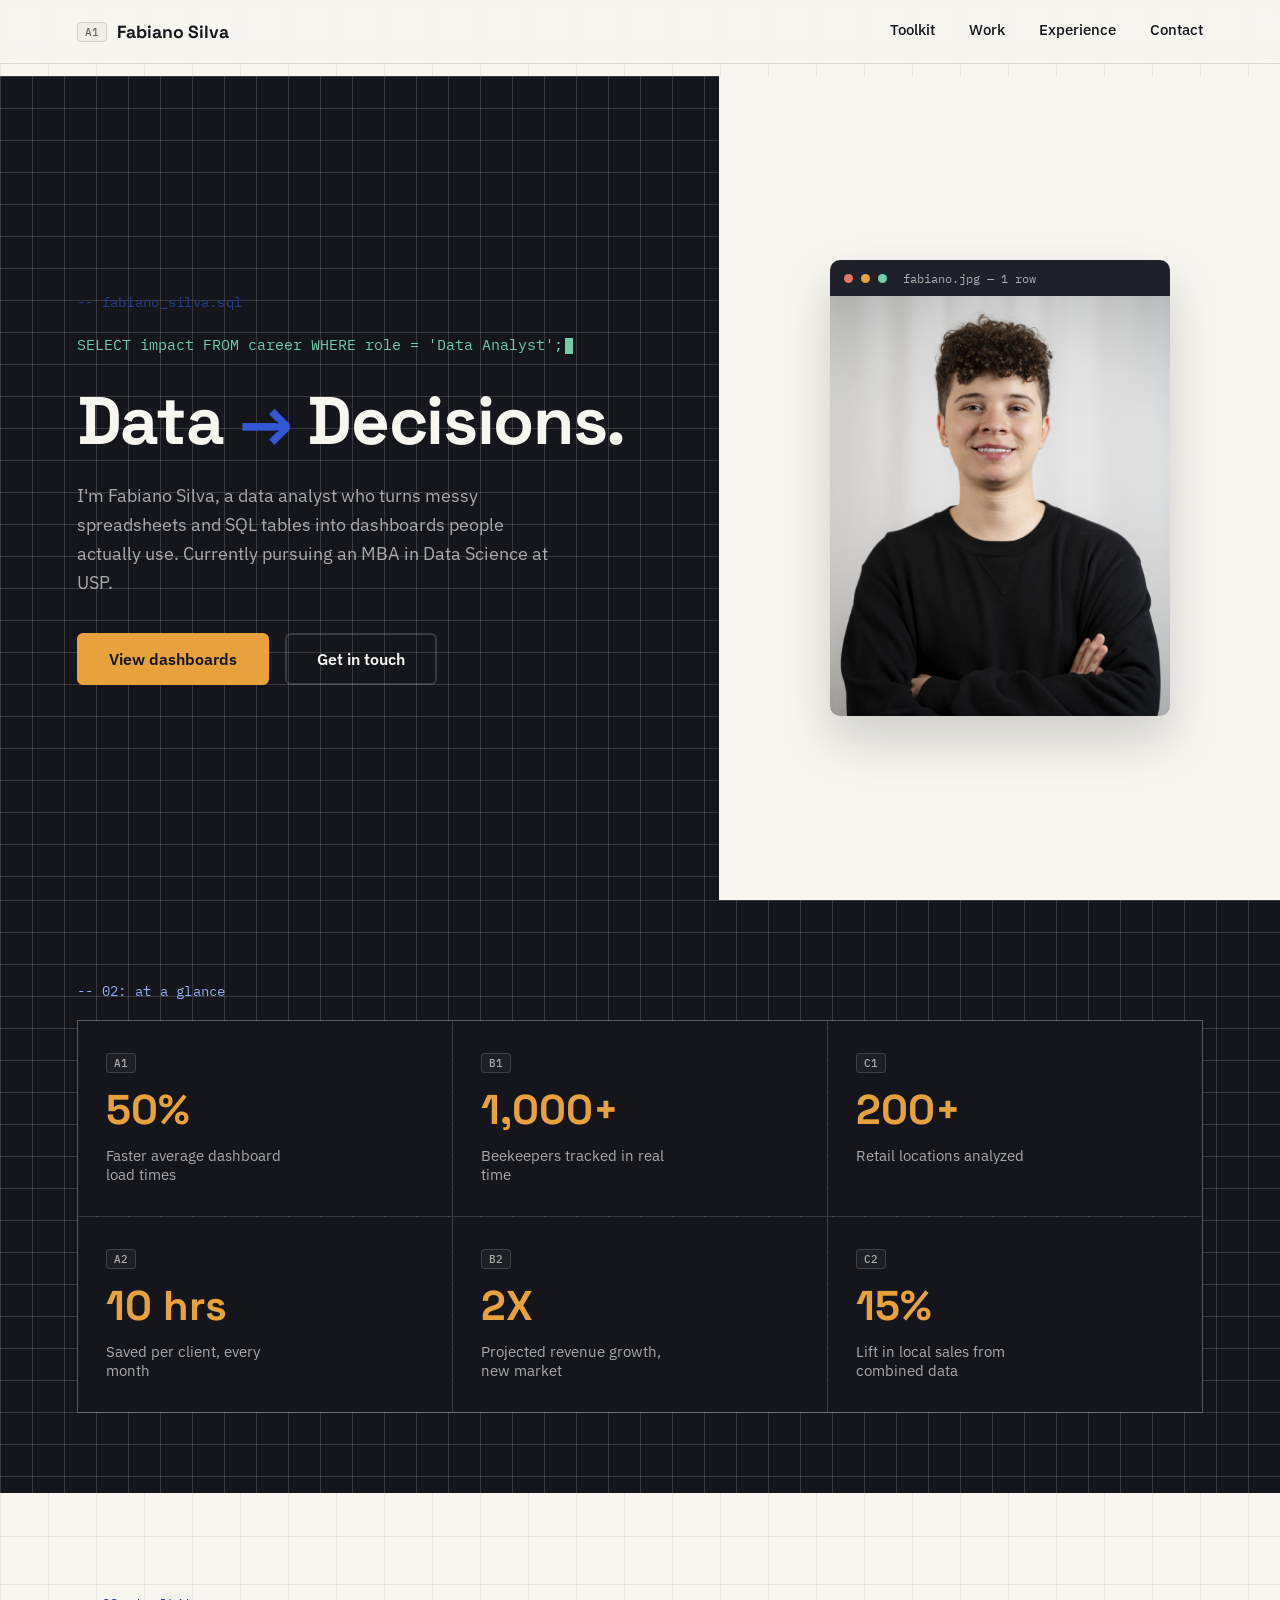
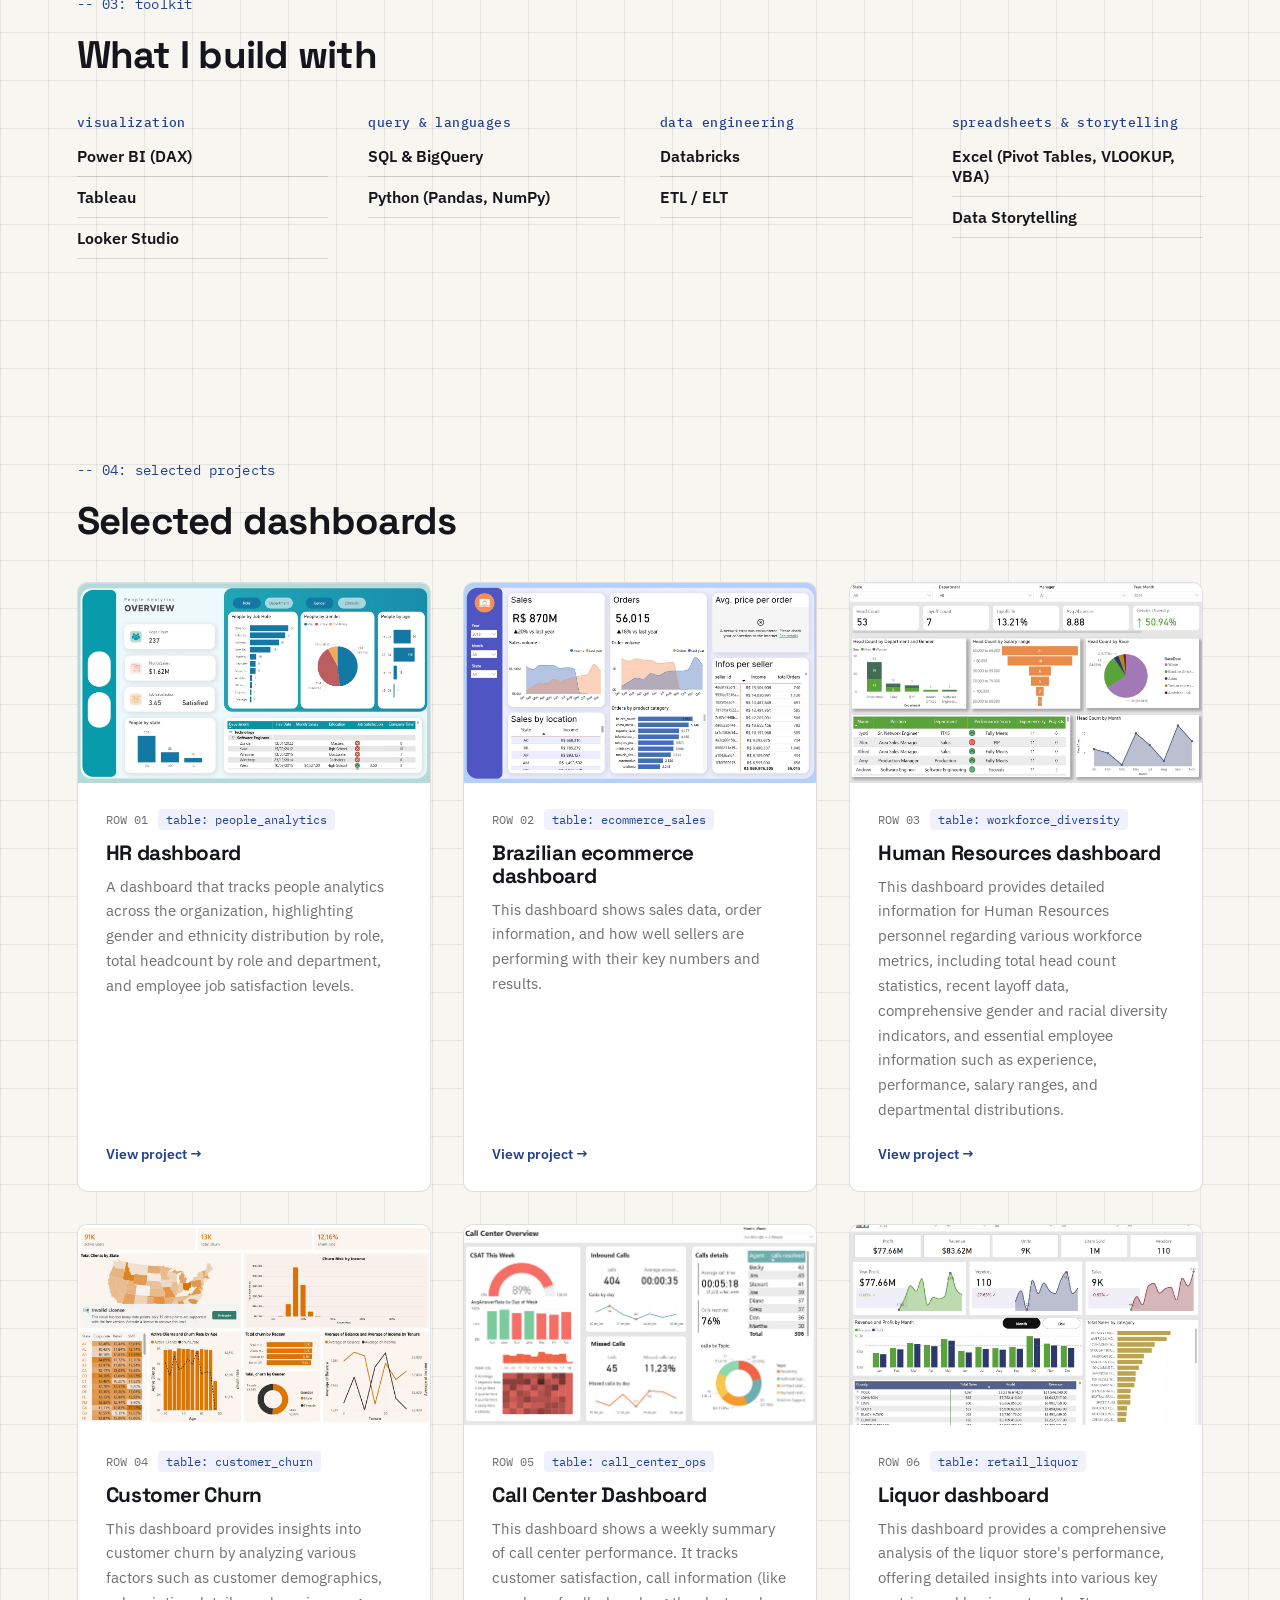
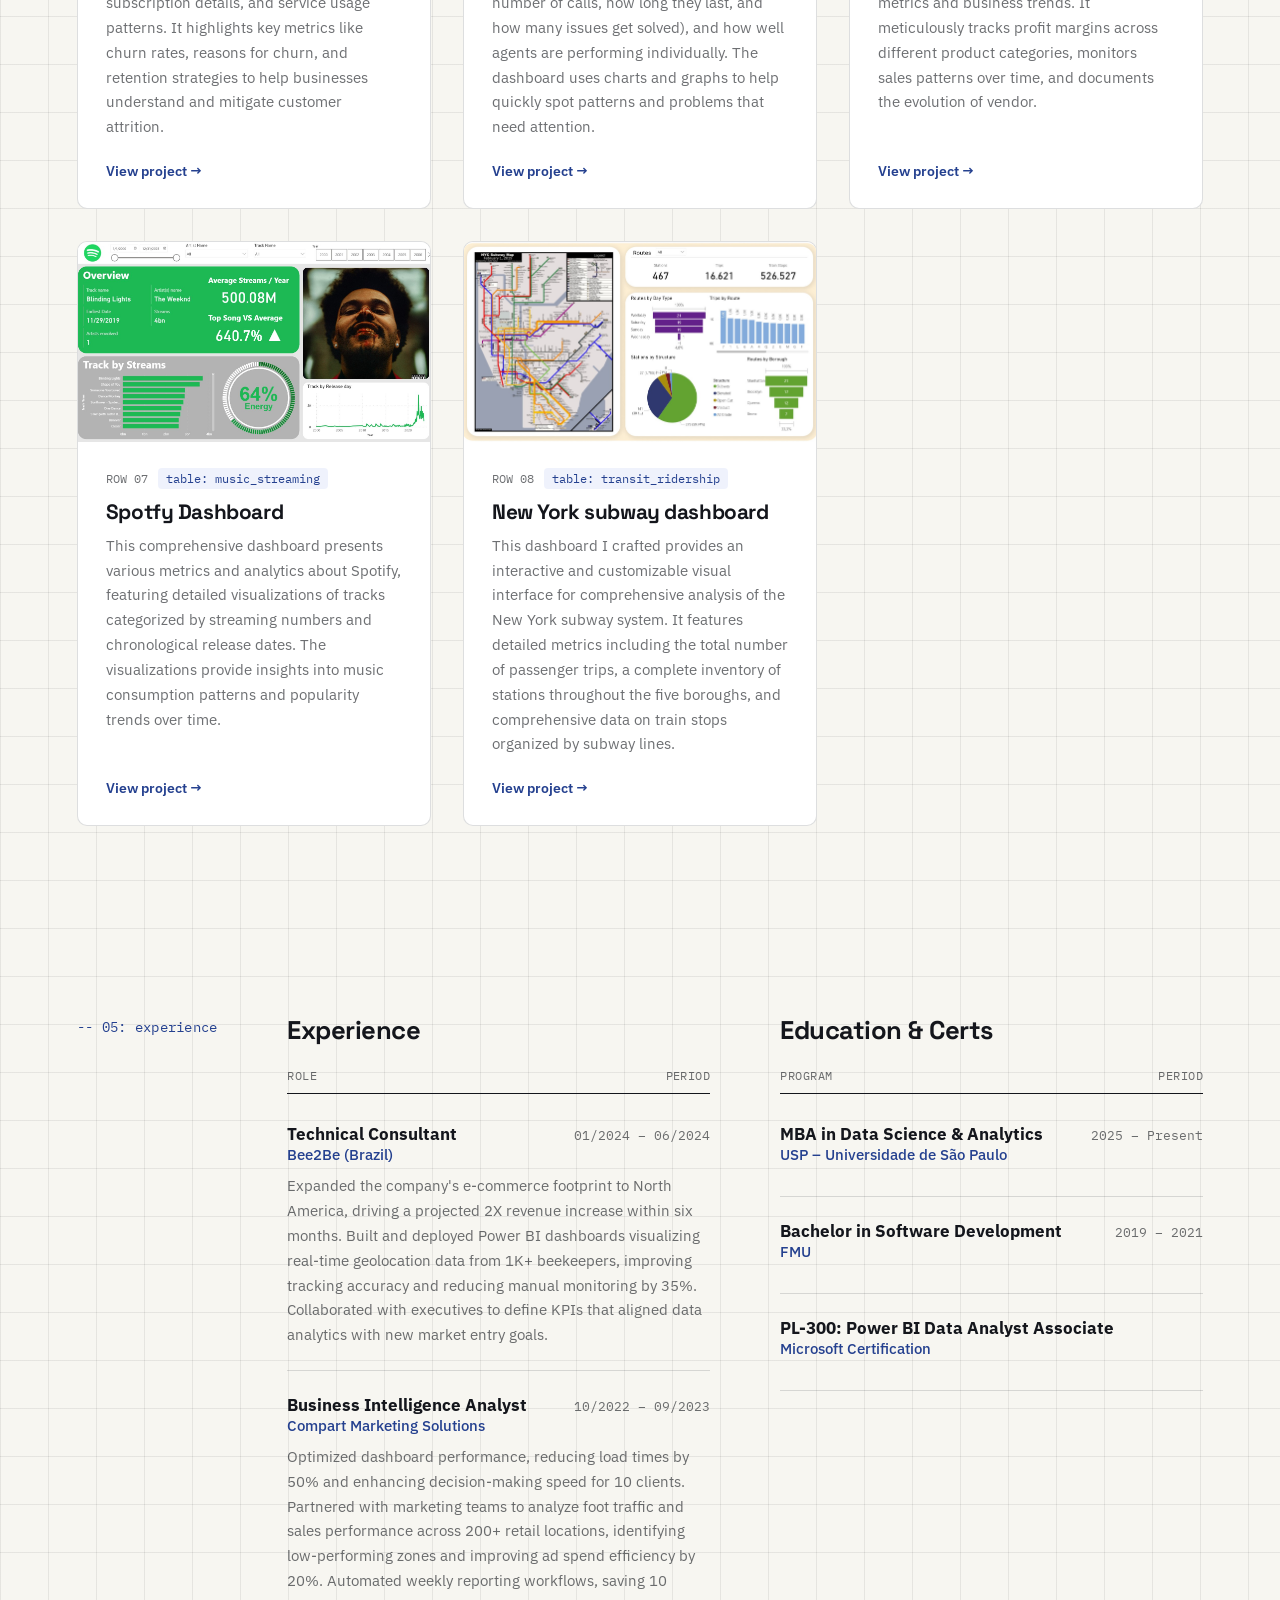
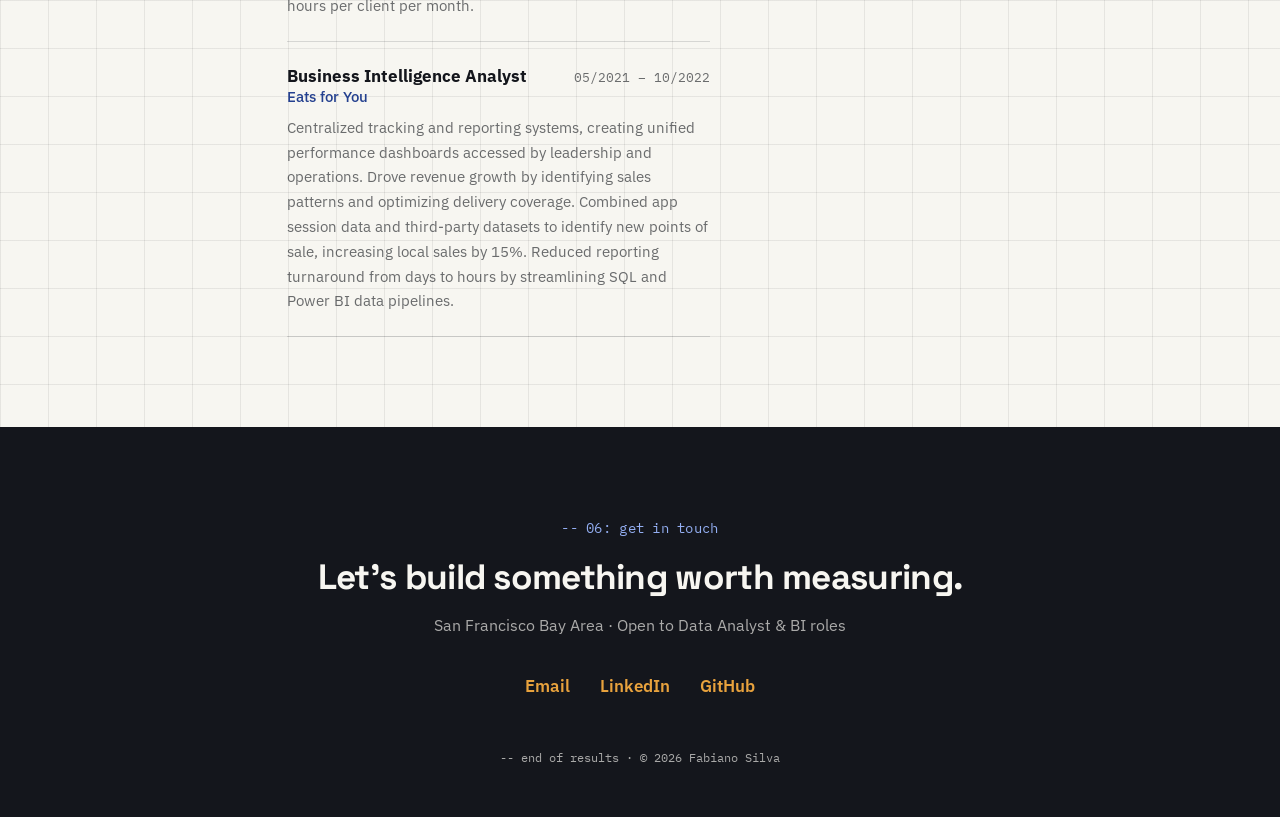
==== commit 60a844e5: "Rebrand" ====
--- a/index.html
+++ b/index.html
@@ -5,153 +5,281 @@
     <meta charset="UTF-8">
     <meta name="viewport" content="width=device-width, initial-scale=1.0">
     <title>Fabiano Silva | Data Analyst</title>
+    <meta name="description" content="Fabiano Silva — Data Analyst building BI dashboards, SQL pipelines and data stories. MBA in Data Science candidate at USP.">
     <!-- links -->
     <link rel="icon" href="./img/page_icon.png">
     <link rel="stylesheet" href="style.css">
     <!-- Google Fonts -->
-    <link href="https://fonts.googleapis.com/css2?family=Inter:wght@400;600;800&display=swap" rel="stylesheet">
+    <link rel="preconnect" href="https://fonts.googleapis.com">
+    <link rel="preconnect" href="https://fonts.gstatic.com" crossorigin>
+    <link href="https://fonts.googleapis.com/css2?family=Space+Grotesk:wght@500;700&family=IBM+Plex+Sans:wght@400;500;600&family=IBM+Plex+Mono:wght@400;500;600&display=swap" rel="stylesheet">
 </head>
 
 <body>
+
+    <a class="skip-link" href="#main">Skip to content</a>
 
     <!-- NAV -->
     <nav>
-        <div class="logo">Fabiano.</div>
+        <a href="#top" class="logo">
+            <span class="cell-ref mono" aria-hidden="true">A1</span>
+            <span class="logo-name">Fabiano Silva</span>
+        </a>
         <div class="nav-links">
+            <a href="#toolkit">Toolkit</a>
             <a href="#projects">Work</a>
             <a href="#experience">Experience</a>
-            <a id="launchBtn" href="javascript:void(0)">Contact</a>
+            <a href="javascript:void(0)" data-open-modal>Contact</a>
         </div>
     </nav>
 
     <!-- Modal -->
-    <div class="modal fade" id="modal" tabindex="-1" aria-labelledby="exampleModalLabel" aria-hidden="true">
+    <div class="modal" id="modal" role="dialog" aria-modal="true" aria-labelledby="modalLabel" aria-hidden="true">
         <div class="modal-dialog">
-            <div class="modal-content">
-                <div class="modal-header">
-                    <h1 class="modal-title fs-5" id="modalLabel">Contact</h1>
-                </div>
-                <div class="modal-body">
-                    <ul class="list-group">
-                        <li class="list-group-item"><span style="font-weight: bolder">Email:</span> contact.fabiano.silva@gmail.com</li>
-                        <li class="list-group-item"><span style="font-weight: bolder">Number:</span> +1 (415) 528-0092</li>
-                    </ul>
-                </div>
+            <div class="console-bar modal-titlebar">
+                <span class="dot"></span><span class="dot"></span><span class="dot"></span>
+                <span class="console-filename mono" id="modalLabel">contact.query() &mdash; 2 rows returned</span>
+                <button type="button" class="modal-close" data-close-modal aria-label="Close contact panel">&times;</button>
+            </div>
+            <div class="modal-body">
+                <ul class="ledger">
+                    <li class="ledger-row">
+                        <span class="ledger-key mono">email</span>
+                        <a class="ledger-value" href="mailto:contact.fabiano.silva@gmail.com">contact.fabiano.silva@gmail.com</a>
+                    </li>
+                    <li class="ledger-row">
+                        <span class="ledger-key mono">phone</span>
+                        <a class="ledger-value" href="tel:+14155280092">+1 (415) 528-0092</a>
+                    </li>
+                </ul>
             </div>
         </div>
     </div>
 
-    <!-- HERO -->
-    <header class="hero">
-        <div class="hero-left">
-            <h1 class="hero-title">Data <br>Analyst<span>.</span></h1>
-            <p class="hero-subtitle">
-                Designing interactive dashboards, optimizing SQL pipelines, and uncovering insights that drive growth.
-                Currently pursuing an MBA in Data Science.
-            </p>
-            <div>
-                <a href="#projects" class="cta-button">View Dashboards</a>
-            </div>
-        </div>
-        <div class="hero-right">
-            <div class="profile-container">
-                <img src="./img/Fabiano.jpg" alt="Fabiano Silva">
-            </div>
-        </div>
-    </header>
-
-    <!-- SKILLS TICKER -->
-    <section class="skills-bar">
-        <marquee behavior="scroll" direction="left" scrollamount="10">
-            <span class="skill-item">Power BI (DAX)</span>
-            <span class="skill-item">Tableau</span>
-            <span class="skill-item">Looker Studio</span>
-            <span class="skill-item">SQL & BigQuery</span>
-            <span class="skill-item">Python (Pandas, NumPy)</span>
-            <span class="skill-item">Databricks</span>
-            <span class="skill-item">ETL/ELT</span>
-            <span class="skill-item">Microsoft Excel (Pivot Table, Vlookup, VBA)</span>
-            <span class="skill-item">Data Storytelling</span>
-        </marquee>
-    </section>
-
-    <!-- PROJECTS SECTION (Populated via JSON) -->
-    <section id="projects" class="section-projects">
-        <h2 class="section-header">Selected Projects</h2>
-
-        <!-- This container is empty; JS will fill it -->
-        <div id="projects-container" class="projects-grid"></div>
-    </section>
-
-    <!-- EXPERIENCE SECTION -->
-    <section id="experience" class="section-resume">
-        <div class="resume-col">
-            <h2 style="color:var(--color-bg-primary); margin-bottom:30px;">Experience</h2>
-
-            <div class="resume-item">
-                <span class="resume-role">Technical Consultant</span>
-                <span class="resume-company">Bee2Be (Brazil)</span>
-                <span class="resume-date">01/2024 - 06/2024</span>
-                <p>- Expanded company's e-commerce footprint to North America, driving a projected 2X revenue increase within six months.<br>
-                   - Built and deployed Power BI dashboards visualizing real-time geolocation data from 1K+ beekeepers, improving tracking accuracy and reducing manual monitoring by 35%.<br>
-                   - Collaborated with executives to define KPIs that aligned data analytics with new market entry goals.</p>
-            </div>
-
-            <div class="resume-item">
-                <span class="resume-role">Business Intelligence Analyst</span>
-                <span class="resume-company">Compart Marketing Solutions</span>
-                <span class="resume-date">10/2022 - 09/2023</span>
-                <p>- Optimized dashboard performance, reducing load times by 50% and enhancing decision-making speed for 10 clients.<br>
-                   - Partnered with marketing teams to analyze foot traffic and sales performance across 200+ retail locations, identifying low-performing zones and improving ad spend efficiency by 20%.<br>
-                   - Automated weekly reporting workflows, saving 10 hours per client per month.</p>
-            </div>
-
-            <div class="resume-item">
-                <span class="resume-role">Business Intelligence Analyst</span>
-                <span class="resume-company">Eats for You</span>
-                <span class="resume-date">05/2021 - 10/2022</span>
-                <p>- Centralized tracking and reporting systems, creating unified performance dashboards accessed by leadership and operations.<br>
-                   - Drove revenue growth by identifying sales patterns and optimizing delivery coverage.<br>
-                   - Combined app session data and third-party datasets to identify new points of sale, increasing local sales by 15%.<br>
-                   - Reduced reporting turnaround from days to hours by streamlining SQL and Power BI data pipelines.</p>
-            </div>
-        </div>
-
-        <div class="resume-col">
-            <h2 style="color:var(--color-bg-primary); margin-bottom:30px;">Education & Certs</h2>
-
-            <div class="resume-item">
-                <span class="resume-role">MBA in Data Science & Analytics</span>
-                <span class="resume-company">USP - Universidade de São Paulo</span>
-                <span class="resume-date">2025 - Present</span>
-            </div>
-
-            <div class="resume-item">
-                <span class="resume-role">Bachelor in Software Development</span>
-                <span class="resume-company">FMU</span>
-                <span class="resume-date">2019 - 2021</span>
-            </div>
-
-            <div class="resume-item">
-                <span class="resume-role">PL-300: Power BI Data Analyst Associate</span>
-                <span class="resume-company">Microsoft Certification</span>
-            </div>
-        </div>
-    </section>
+    <main id="main">
+        <!-- HERO -->
+        <header class="hero" id="top">
+            <div class="hero-left">
+                <p class="eyebrow mono">-- fabiano_silva.sql</p>
+                <p class="query-line mono">
+                    <span id="queryLine"></span><span class="cursor" aria-hidden="true"></span>
+                </p>
+                <h1 class="hero-title">Data <span class="accent">&rarr;</span> Decisions.</h1>
+                <p class="hero-subtitle">
+                    I'm Fabiano Silva, a data analyst who turns messy spreadsheets and SQL tables into
+                    dashboards people actually use. Currently pursuing an MBA in Data Science at USP.
+                </p>
+                <div class="hero-actions">
+                    <a href="#projects" class="btn btn-primary">View dashboards</a>
+                    <a href="javascript:void(0)" class="btn btn-ghost" data-open-modal>Get in touch</a>
+                </div>
+            </div>
+            <div class="hero-right">
+                <div class="console-frame">
+                    <div class="console-bar">
+                        <span class="dot"></span><span class="dot"></span><span class="dot"></span>
+                        <span class="console-filename mono">fabiano.jpg &mdash; 1 row</span>
+                    </div>
+                    <div class="console-body">
+                        <img src="./img/Fabiano.jpg" alt="Portrait of Fabiano Silva">
+                    </div>
+                </div>
+            </div>
+        </header>
+
+        <!-- AT A GLANCE (STATS) -->
+        <section class="stats-strip" id="glance">
+            <p class="eyebrow mono light">-- 02: at a glance</p>
+            <div class="stats-grid">
+                <div class="stat-tile">
+                    <span class="cell-ref mono">A1</span>
+                    <span class="stat-number" data-target="50" data-suffix="%">0%</span>
+                    <span class="stat-label">Faster average dashboard load times</span>
+                </div>
+                <div class="stat-tile">
+                    <span class="cell-ref mono">B1</span>
+                    <span class="stat-number" data-target="1000" data-suffix="+" data-comma="true">0</span>
+                    <span class="stat-label">Beekeepers tracked in real time</span>
+                </div>
+                <div class="stat-tile">
+                    <span class="cell-ref mono">C1</span>
+                    <span class="stat-number" data-target="200" data-suffix="+">0</span>
+                    <span class="stat-label">Retail locations analyzed</span>
+                </div>
+                <div class="stat-tile">
+                    <span class="cell-ref mono">A2</span>
+                    <span class="stat-number" data-target="10" data-suffix=" hrs">0</span>
+                    <span class="stat-label">Saved per client, every month</span>
+                </div>
+                <div class="stat-tile">
+                    <span class="cell-ref mono">B2</span>
+                    <span class="stat-number" data-target="2" data-suffix="X">0</span>
+                    <span class="stat-label">Projected revenue growth, new market</span>
+                </div>
+                <div class="stat-tile">
+                    <span class="cell-ref mono">C2</span>
+                    <span class="stat-number" data-target="15" data-suffix="%">0</span>
+                    <span class="stat-label">Lift in local sales from combined data</span>
+                </div>
+            </div>
+        </section>
+
+        <!-- TOOLKIT -->
+        <section class="toolkit" id="toolkit">
+            <p class="eyebrow mono">-- 03: toolkit</p>
+            <h2 class="section-title">What I build with</h2>
+            <div class="toolkit-groups">
+                <div class="toolkit-group">
+                    <h3 class="toolkit-group-title mono">visualization</h3>
+                    <ul class="tag-list">
+                        <li>Power BI (DAX)</li>
+                        <li>Tableau</li>
+                        <li>Looker Studio</li>
+                    </ul>
+                </div>
+                <div class="toolkit-group">
+                    <h3 class="toolkit-group-title mono">query &amp; languages</h3>
+                    <ul class="tag-list">
+                        <li>SQL &amp; BigQuery</li>
+                        <li>Python (Pandas, NumPy)</li>
+                    </ul>
+                </div>
+                <div class="toolkit-group">
+                    <h3 class="toolkit-group-title mono">data engineering</h3>
+                    <ul class="tag-list">
+                        <li>Databricks</li>
+                        <li>ETL / ELT</li>
+                    </ul>
+                </div>
+                <div class="toolkit-group">
+                    <h3 class="toolkit-group-title mono">spreadsheets &amp; storytelling</h3>
+                    <ul class="tag-list">
+                        <li>Excel (Pivot Tables, VLOOKUP, VBA)</li>
+                        <li>Data Storytelling</li>
+                    </ul>
+                </div>
+            </div>
+        </section>
+
+        <!-- PROJECTS SECTION (Populated via JSON) -->
+        <section id="projects" class="section-projects">
+            <p class="eyebrow mono">-- 04: selected projects</p>
+            <h2 class="section-title">Selected dashboards</h2>
+
+            <!-- This container is empty; JS will fill it -->
+            <div id="projects-container" class="projects-grid"></div>
+        </section>
+
+        <!-- EXPERIENCE SECTION -->
+        <section id="experience" class="section-resume">
+            <p class="eyebrow mono">-- 05: experience</p>
+
+            <div class="resume-col">
+                <h2 class="section-title small">Experience</h2>
+                <div class="ledger-header mono">
+                    <span>Role</span>
+                    <span>Period</span>
+                </div>
+
+                <div class="resume-item">
+                    <div class="resume-item-head">
+                        <div>
+                            <span class="resume-role">Technical Consultant</span>
+                            <span class="resume-company">Bee2Be (Brazil)</span>
+                        </div>
+                        <span class="resume-date mono">01/2024 &ndash; 06/2024</span>
+                    </div>
+                    <p>Expanded the company's e-commerce footprint to North America, driving a projected 2X revenue
+                        increase within six months. Built and deployed Power BI dashboards visualizing real-time
+                        geolocation data from 1K+ beekeepers, improving tracking accuracy and reducing manual
+                        monitoring by 35%. Collaborated with executives to define KPIs that aligned data analytics
+                        with new market entry goals.</p>
+                </div>
+
+                <div class="resume-item">
+                    <div class="resume-item-head">
+                        <div>
+                            <span class="resume-role">Business Intelligence Analyst</span>
+                            <span class="resume-company">Compart Marketing Solutions</span>
+                        </div>
+                        <span class="resume-date mono">10/2022 &ndash; 09/2023</span>
+                    </div>
+                    <p>Optimized dashboard performance, reducing load times by 50% and enhancing decision-making
+                        speed for 10 clients. Partnered with marketing teams to analyze foot traffic and sales
+                        performance across 200+ retail locations, identifying low-performing zones and improving ad
+                        spend efficiency by 20%. Automated weekly reporting workflows, saving 10 hours per client per
+                        month.</p>
+                </div>
+
+                <div class="resume-item">
+                    <div class="resume-item-head">
+                        <div>
+                            <span class="resume-role">Business Intelligence Analyst</span>
+                            <span class="resume-company">Eats for You</span>
+                        </div>
+                        <span class="resume-date mono">05/2021 &ndash; 10/2022</span>
+                    </div>
+                    <p>Centralized tracking and reporting systems, creating unified performance dashboards accessed
+                        by leadership and operations. Drove revenue growth by identifying sales patterns and
+                        optimizing delivery coverage. Combined app session data and third-party datasets to identify
+                        new points of sale, increasing local sales by 15%. Reduced reporting turnaround from days to
+                        hours by streamlining SQL and Power BI data pipelines.</p>
+                </div>
+            </div>
+
+            <div class="resume-col">
+                <h2 class="section-title small">Education &amp; Certs</h2>
+                <div class="ledger-header mono">
+                    <span>Program</span>
+                    <span>Period</span>
+                </div>
+
+                <div class="resume-item">
+                    <div class="resume-item-head">
+                        <div>
+                            <span class="resume-role">MBA in Data Science &amp; Analytics</span>
+                            <span class="resume-company">USP &ndash; Universidade de S&atilde;o Paulo</span>
+                        </div>
+                        <span class="resume-date mono">2025 &ndash; Present</span>
+                    </div>
+                </div>
+
+                <div class="resume-item">
+                    <div class="resume-item-head">
+                        <div>
+                            <span class="resume-role">Bachelor in Software Development</span>
+                            <span class="resume-company">FMU</span>
+                        </div>
+                        <span class="resume-date mono">2019 &ndash; 2021</span>
+                    </div>
+                </div>
+
+                <div class="resume-item">
+                    <div class="resume-item-head">
+                        <div>
+                            <span class="resume-role">PL-300: Power BI Data Analyst Associate</span>
+                            <span class="resume-company">Microsoft Certification</span>
+                        </div>
+                    </div>
+                </div>
+            </div>
+        </section>
+    </main>
 
     <!-- FOOTER -->
-    <footer>
-        <h2 style="margin-bottom: 20px;">Let's work together.</h2>
-        <p style="margin-bottom: 30px; opacity: 0.8;">San Francisco Bay Area</p>
+    <footer id="contact">
+        <p class="eyebrow mono light">-- 06: get in touch</p>
+        <h2>Let's build something worth measuring.</h2>
+        <p class="footer-sub">San Francisco Bay Area &middot; Open to Data Analyst &amp; BI roles</p>
 
         <div class="contact-links">
             <a href="mailto:contact.fabiano.silva@gmail.com">Email</a>
-            <a href="https://linkedin.com/in/fabianossilva" target="_blank">LinkedIn</a>
-            <a href="https://github.com/FabiSansi" target="_blank">GitHub</a>
+            <a href="https://linkedin.com/in/fabianossilva" target="_blank" rel="noopener">LinkedIn</a>
+            <a href="https://github.com/FabiSansi" target="_blank" rel="noopener">GitHub</a>
         </div>
-        <p style="margin-top: 50px; font-size: 0.8rem; opacity: 0.5;">© 2025 Fabiano Silva</p>
+        <p class="fine-print mono">-- end of results &middot; &copy; 2026 Fabiano Silva</p>
     </footer>
     <script src="script.js"></script>
 </body>
 
-</html>+</html>
--- a/style.css
+++ b/style.css
@@ -1,475 +1,797 @@
-        /* --- CORE VARIABLES --- */
-        :root {
-            --color-bg-primary: #3B27BA;
-            /* Deep Blurple */
-            --color-bg-secondary: #D4FF45;
-            /* Lime Green */
-            --color-text-light: #ffffff;
-            --color-text-dark: #1a1a1a;
-            --color-card-bg: #ffffff;
-            --font-main: 'Inter', -apple-system, BlinkMacSystemFont, sans-serif;
-            --transition: all 0.3s ease;
-        }
-
-        /* --- GLOBAL RESET --- */
-        * {
-            margin: 0;
-            padding: 0;
-            box-sizing: border-box;
-        }
-
-        body {
-            font-family: var(--font-main);
-            background-color: #f4f4f4;
-            overflow-x: hidden;
-            color: var(--color-text-dark) !important;
-        }
-
-        a {
-            text-decoration: none;
-            color: inherit;
-        }
-
-        ul {
-            list-style: none;
-        }
-
-        /* --- TYPOGRAPHY --- */
-        h1,
-        h2,
-        h3 {
-            font-weight: 800;
-            line-height: 1.1;
-        }
-
-        p {
-            line-height: 1.6;
-        }
-
-        /* --- NAVIGATION --- */
-        nav {
-            position: fixed;
-            top: 0;
-            width: 100%;
-            padding: 20px 50px;
-            display: flex;
-            justify-content: space-between;
-            align-items: center;
-            z-index: 1000;
-            mix-blend-mode: difference;
-            color: white;
-        }
-
-        .logo {
-            font-size: 1.5rem;
-            font-weight: 700;
-            letter-spacing: -1px;
-        }
-
-        .nav-links {
-            display: flex;
-            gap: 30px;
-        }
-
-        .nav-links a .launchBtn{
-            font-weight: 600;
-            font-size: 0.9rem;
-            text-transform: uppercase;
-        }
-
-        .nav-links a:hover .launchBtn:hover{
-            color: var(--color-bg-secondary) !important;
-        }
-
-        /* --- Modal --- */
-        .modal {
-            position: fixed;
-            top: 0;
-            left: 0;
-            z-index: 1050;
-            display: none;
-            /* Hidden by default */
-            width: 100%;
-            height: 100%;
-            overflow: hidden;
-            outline: 0;
-            background-color: rgba(0, 0, 0, 0.5);
-            /* Semi-transparent black */
-        }
-
-        #modalLabel{
-            color: var(--color-bg-primary) !important;
-        }
-        /* Class to show the modal*/
-        .modal.show {
-            display: block;
-            overflow-x: hidden;
-            overflow-y: auto;
-        }
-
-        .modal-dialog {
-            position: relative;
-            width: auto;
-            margin: 1.75rem auto;
-            max-width: 500px;
-            pointer-events: none;
-        }
-
-        /* --- 3. MODAL CONTENT BOX --- */
-        .modal-content {
-            position: relative;
-            display: flex;
-            flex-direction: column;
-            width: 100%;
-            pointer-events: auto;
-            background-color: #fff;
-            background-clip: padding-box;
-            border: 1px solid rgba(0, 0, 0, 0.2);
-            border-radius: 0.3rem;
-            box-shadow: 0 0.25rem 0.5rem rgba(0, 0, 0, 0.5);
-            outline: 0;
-        }
-
-        /* --- 4. HEADER --- */
-        .modal-header {
-            display: flex;
-            align-items: flex-start;
-            justify-content: space-between;
-            padding: 1rem 1rem;
-            border-bottom: 1px solid #dee2e6;
-            border-top-left-radius: calc(0.3rem - 1px);
-            border-top-right-radius: calc(0.3rem - 1px);
-        }
-
-        .modal-title {
-            margin-bottom: 0;
-            line-height: 1.5;
-            font-size: 1.25rem;
-            font-weight: 500;
-        }
-
-        /* --- 5. BODY --- */
-        .modal-body {
-            position: relative;
-            flex: 1 1 auto;
-            padding: 1rem;
-        }
-
-        /* --- 6. FOOTER --- */
-        .modal-footer {
-            display: flex;
-            flex-wrap: wrap;
-            align-items: center;
-            justify-content: flex-end;
-            padding: 0.75rem;
-            border-top: 1px solid #dee2e6;
-            border-bottom-right-radius: calc(0.3rem - 1px);
-            border-bottom-left-radius: calc(0.3rem - 1px);
-        }
-
-        /* --- HERO SECTION --- */
-        /* Primary Button (Blue) */
-        .btn-primary {
-            color: #fff;
-            background-color: #007bff;
-            border-color: #007bff;
-        }
-
-        .btn-primary:hover {
-            background-color: #0069d9;
-            border-color: #0062cc;
-        }
-
-        /* Secondary Button (Grey) */
-        .btn-secondary {
-            color: #fff;
-            background-color: #6c757d;
-            border-color: #6c757d;
-        }
-
-        .btn-secondary:hover {
-            background-color: #5a6268;
-            border-color: #545b62;
-        }
-
-        /* --- HERO SECTION --- */
-        .hero {
-            display: flex;
-            min-height: 100vh;
-            position: relative;
-        }
-
-        .hero-left {
-            flex: 1;
-            background-color: var(--color-bg-primary) !important;
-            color: var(--color-text-light) !important;
-            display: flex;
-            flex-direction: column;
-            justify-content: center;
-            padding: 0 8vw;
-            position: relative;
-        }
-
-        /* Geometric Decoration */
-        .hero-left::before {
-            content: '';
-            position: absolute;
-            top: 20%;
-            right: 10%;
-            width: 100px;
-            height: 100px;
-            background-image: radial-gradient(rgba(255, 255, 255, 0.2) 2px, transparent 2px) !important;
-            background-size: 15px 15px;
-        }
-
-        .hero-right {
-            flex: 0.8;
-            background-color: var(--color-bg-secondary);
-            display: flex;
-            align-items: center;
-            justify-content: center;
-        }
-
-        .hero-title {
-            font-size: 4.5rem;
-            margin-bottom: 20px;
-        }
-
-        .hero-title span {
-            color: var(--color-bg-secondary) !important;
-        }
-
-        .hero-subtitle {
-            font-size: 1.2rem;
-            max-width: 500px;
-            opacity: 0.9;
-            margin-bottom: 40px;
-        }
-
-        .cta-button {
-            display: inline-block;
-            padding: 15px 35px;
-            background-color: var(--color-bg-secondary) !important;
-            color: var(--color-bg-primary) !important;
-            font-weight: 700;
-            border-radius: 5px;
-            border: 2px solid var(--color-bg-secondary) !important;
-            transition: var(--transition);
-        }
-
-        .cta-button:hover {
-            background: transparent;
-            color: var(--color-text-light) !important;
-        }
-
-        .profile-container {
-            width: 350px;
-            height: 450px;
-            background: #ccc;
-            position: relative;
-            box-shadow: -20px 20px 0px var(--color-bg-primary) !important;
-            overflow: hidden;
-        }
-
-        .profile-container img {
-            width: 100%;
-            height: 100%;
-            object-fit: cover;
-        }
-
-        /* --- SKILLS TICKER --- */
-        .skills-bar {
-            background: var(--color-text-dark) !important;
-            color: var(--color-bg-secondary) !important;
-            padding: 20px 0;
-            overflow: hidden;
-            white-space: nowrap;
-        }
-
-        .skill-item {
-            display: inline-block;
-            font-size: 1.5rem;
-            font-weight: 700;
-            margin: 0 30px;
-            text-transform: uppercase;
-        }
-
-        /* --- PROJECTS SECTION (Dynamic) --- */
-        .section-projects {
-            padding: 100px 8vw;
-            background-color: #f9f9f9;
-        }
-
-        .section-header {
-            font-size: 3rem;
-            color: var(--color-bg-primary) !important;
-            margin-bottom: 60px;
-            position: relative;
-            display: inline-block;
-        }
-
-        /* Zig-zag decoration */
-        .section-header::after {
-            content: '';
-            position: absolute;
-            right: -50px;
-            top: 10px;
-            width: 40px;
-            height: 40px;
-            background: linear-gradient(135deg, var(--color-bg-secondary) 25%, transparent 25%) -20px 0,
-                linear-gradient(225deg, var(--color-bg-secondary) 25%, transparent 25%) -20px 0,
-                linear-gradient(315deg, var(--color-bg-secondary) 25%, transparent 25%),
-                linear-gradient(45deg, var(--color-bg-secondary) 25%, transparent 25%) !important;
-            background-size: 10px 10px;
-        }
-
-        .projects-grid {
-            display: grid;
-            grid-template-columns: repeat(auto-fit, minmax(350px, 1fr));
-            gap: 40px;
-        }
-
-        .project-card {
-            background: white;
-            border-radius: 12px;
-            overflow: hidden;
-            box-shadow: 0 10px 30px rgba(0, 0, 0, 0.05);
-            transition: var(--transition) !important;
-            border: 1px solid #eee;
-            display: flex;
-            flex-direction: column;
-        }
-
-        .project-card:hover {
-            transform: translateY(-10px);
-            box-shadow: 0 20px 40px rgba(59, 39, 186, 0.15);
-        }
-
-        .card-image-wrapper {
-            width: 100%;
-            height: 220px;
-            background-color: #e0e0e0;
-            overflow: hidden;
-        }
-
-        .card-image-wrapper img {
-            width: 100%;
-            height: 100%;
-            object-fit: cover;
-            transition: transform 0.5s ease;
-        }
-
-        .project-card:hover .card-image-wrapper img {
-            transform: scale(1.05);
-        }
-
-        .card-content {
-            padding: 30px;
-            flex: 1;
-            display: flex;
-            flex-direction: column;
-        }
-
-        .card-title {
-            font-size: 1.5rem;
-            color: var(--color-bg-primary) !important;
-            margin-bottom: 10px;
-        }
-
-        .card-desc {
-            font-size: 0.95rem;
-            color: #555;
-            margin-bottom: 25px;
-            flex-grow: 1;
-            /* Pushes button down */
-        }
-
-        .card-btn {
-            display: inline-block;
-            padding: 10px 20px;
-            background-color: var(--color-bg-primary) !important;
-            color: white;
-            border-radius: 4px;
-            font-size: 0.9rem;
-            font-weight: 600;
-            align-self: flex-start;
-        }
-
-        .card-btn:hover {
-            background-color: var(--color-bg-secondary) !important;
-            color: var(--color-text-dark) !important;
-        }
-
-        /* --- RESUME SECTION --- */
-        .section-resume {
-            padding: 80px 8vw;
-            background: white;
-            display: flex;
-            gap: 60px;
-            flex-wrap: wrap;
-        }
-
-        .resume-col {
-            flex: 1;
-            min-width: 300px;
-        }
-
-        .resume-item {
-            margin-bottom: 30px;
-            border-left: 3px solid var(--color-bg-secondary) !important;
-            padding-left: 20px;
-        }
-
-        .resume-role {
-            font-size: 1.2rem;
-            font-weight: 700;
-            color: var(--color-text-dark) !important;
-        }
-
-        .resume-company {
-            color: var(--color-bg-primary) !important;
-            font-weight: 600;
-            margin-bottom: 5px;
-            display: block;
-        }
-
-        .resume-date {
-            font-size: 0.85rem;
-            color: #777;
-            margin-bottom: 10px;
-            display: block;
-        }
-
-        /* --- FOOTER --- */
-        footer {
-            background: var(--color-bg-primary) !important;
-            color: white;
-            padding: 60px 8vw;
-            text-align: center;
-        }
-
-        .contact-links a {
-            color: var(--color-bg-secondary) !important;
-            margin: 0 15px;
-            font-size: 1.1rem;
-        }
-
-        /* --- RESPONSIVE --- */
-        @media (max-width: 900px) {
-            .hero {
-                flex-direction: column;
-            }
-
-            .hero-right {
-                display: none;
-            }
-
-            .hero-left {
-                padding: 100px 30px;
-                text-align: left;
-            }
-
-            .hero-title {
-                font-size: 3rem;
-            }
-        }+/* ============================================
+   TOKENS
+   ============================================ */
+:root {
+    --ink: #14161c;
+    --ink-soft: #1e212a;
+    --canvas: #f7f6f1;
+    --canvas-line: rgba(20, 22, 28, 0.08);
+    --paper: #ffffff;
+
+    --blue: #3457d5;
+    --blue-tint: #93aef2;
+    --blue-deep: #24408f;
+
+    --amber: #e8a23d;
+    --amber-deep: #93630f;
+
+    --green: #2f8f6d;
+    --green-tint: #74cca9;
+
+    --ink-muted: rgba(20, 22, 28, 0.62);
+    --paper-muted: rgba(247, 246, 241, 0.66);
+    --hairline: rgba(20, 22, 28, 0.14);
+    --hairline-light: rgba(247, 246, 241, 0.16);
+
+    --font-display: 'Space Grotesk', 'Segoe UI', sans-serif;
+    --font-body: 'IBM Plex Sans', -apple-system, BlinkMacSystemFont, sans-serif;
+    --font-mono: 'IBM Plex Mono', 'SFMono-Regular', Consolas, monospace;
+
+    --transition: all 0.25s ease;
+    --radius: 10px;
+}
+
+/* ============================================
+   RESET & BASE
+   ============================================ */
+* {
+    margin: 0;
+    padding: 0;
+    box-sizing: border-box;
+}
+
+html {
+    scroll-behavior: smooth;
+}
+
+body {
+    font-family: var(--font-body);
+    background-color: var(--canvas);
+    background-image:
+        linear-gradient(var(--canvas-line) 1px, transparent 1px),
+        linear-gradient(90deg, var(--canvas-line) 1px, transparent 1px);
+    background-size: 48px 48px;
+    color: var(--ink);
+    overflow-x: hidden;
+}
+
+a {
+    text-decoration: none;
+    color: inherit;
+}
+
+ul {
+    list-style: none;
+}
+
+img {
+    max-width: 100%;
+    display: block;
+}
+
+.mono {
+    font-family: var(--font-mono);
+}
+
+:focus-visible {
+    outline: 2px solid var(--blue);
+    outline-offset: 3px;
+    border-radius: 2px;
+}
+
+.skip-link {
+    position: absolute;
+    left: -9999px;
+    top: 0;
+    background: var(--ink);
+    color: var(--canvas);
+    padding: 12px 20px;
+    z-index: 2000;
+    font-family: var(--font-mono);
+    font-size: 0.9rem;
+}
+
+.skip-link:focus {
+    left: 16px;
+    top: 16px;
+}
+
+/* ============================================
+   TYPOGRAPHY
+   ============================================ */
+h1, h2, h3 {
+    font-family: var(--font-display);
+    font-weight: 700;
+    line-height: 1.1;
+    letter-spacing: -0.02em;
+}
+
+p {
+    line-height: 1.65;
+}
+
+.eyebrow {
+    font-size: 0.85rem;
+    letter-spacing: 0.02em;
+    color: var(--blue-deep);
+    margin-bottom: 18px;
+    display: block;
+}
+
+.eyebrow.light {
+    color: var(--blue-tint);
+}
+
+.section-title {
+    font-size: 2.4rem;
+    margin-bottom: 40px;
+}
+
+.section-title.small {
+    font-size: 1.6rem;
+    margin-bottom: 24px;
+    color: var(--ink);
+}
+
+.accent {
+    color: var(--blue);
+}
+
+/* ============================================
+   CELL REF / SIGNATURE DETAIL
+   ============================================ */
+.cell-ref {
+    display: inline-flex;
+    align-items: center;
+    justify-content: center;
+    font-size: 0.7rem;
+    font-weight: 500;
+    padding: 2px 7px;
+    border: 1px solid var(--hairline);
+    border-radius: 4px;
+    color: var(--ink-muted);
+    background: rgba(20, 22, 28, 0.03);
+}
+
+/* ============================================
+   NAVIGATION
+   ============================================ */
+nav {
+    position: fixed;
+    top: 0;
+    width: 100%;
+    padding: 20px 6vw;
+    display: flex;
+    justify-content: space-between;
+    align-items: center;
+    z-index: 1000;
+    background: rgba(247, 246, 241, 0.82);
+    backdrop-filter: blur(8px);
+    border-bottom: 1px solid var(--hairline);
+}
+
+.logo {
+    display: flex;
+    align-items: center;
+    gap: 10px;
+    font-family: var(--font-display);
+    font-size: 1.1rem;
+    font-weight: 700;
+}
+
+.nav-links {
+    display: flex;
+    align-items: center;
+    gap: 34px;
+}
+
+.nav-links a {
+    font-weight: 500;
+    font-size: 0.92rem;
+    position: relative;
+    padding-bottom: 4px;
+}
+
+.nav-links a::after {
+    content: '';
+    position: absolute;
+    left: 0;
+    bottom: 0;
+    width: 0%;
+    height: 2px;
+    background: var(--blue);
+    transition: var(--transition);
+}
+
+.nav-links a:hover::after,
+.nav-links a:focus-visible::after {
+    width: 100%;
+}
+
+/* ============================================
+   CONSOLE CHROME (shared: hero photo + modal)
+   ============================================ */
+.console-bar {
+    display: flex;
+    align-items: center;
+    gap: 8px;
+    padding: 10px 14px;
+    background: var(--ink-soft);
+}
+
+.console-bar .dot {
+    width: 9px;
+    height: 9px;
+    border-radius: 50%;
+    background: var(--hairline-light);
+}
+
+.console-bar .dot:nth-child(1) { background: #e8756a; }
+.console-bar .dot:nth-child(2) { background: var(--amber); }
+.console-bar .dot:nth-child(3) { background: var(--green-tint); }
+
+.console-filename {
+    margin-left: 8px;
+    font-size: 0.78rem;
+    color: var(--paper-muted);
+}
+
+/* ============================================
+   MODAL
+   ============================================ */
+.modal {
+    position: fixed;
+    inset: 0;
+    z-index: 1050;
+    display: none;
+    background-color: rgba(20, 22, 28, 0.6);
+    align-items: center;
+    justify-content: center;
+    padding: 20px;
+}
+
+.modal.show {
+    display: flex;
+}
+
+.modal-dialog {
+    width: 100%;
+    max-width: 460px;
+    background: var(--paper);
+    border-radius: var(--radius);
+    overflow: hidden;
+    box-shadow: 0 30px 60px rgba(20, 22, 28, 0.35);
+}
+
+.modal-titlebar {
+    justify-content: flex-start;
+}
+
+.modal-close {
+    margin-left: auto;
+    background: none;
+    border: none;
+    color: var(--paper-muted);
+    font-size: 1.3rem;
+    line-height: 1;
+    cursor: pointer;
+    padding: 4px 8px;
+}
+
+.modal-close:hover {
+    color: var(--paper);
+}
+
+.modal-body {
+    padding: 24px;
+}
+
+.ledger-row {
+    display: flex;
+    flex-direction: column;
+    gap: 2px;
+    padding: 14px 0;
+    border-bottom: 1px solid var(--hairline);
+}
+
+.ledger-row:last-child {
+    border-bottom: none;
+}
+
+.ledger-key {
+    font-size: 0.75rem;
+    color: var(--ink-muted);
+}
+
+.ledger-value {
+    font-weight: 600;
+    font-size: 1rem;
+}
+
+.ledger-value:hover {
+    color: var(--blue-deep);
+}
+
+/* ============================================
+   HERO
+   ============================================ */
+.hero {
+    display: flex;
+    min-height: 100vh;
+    padding-top: 76px;
+}
+
+.hero-left {
+    flex: 1;
+    background-color: var(--ink);
+    background-image:
+        linear-gradient(var(--hairline-light) 1px, transparent 1px),
+        linear-gradient(90deg, var(--hairline-light) 1px, transparent 1px);
+    background-size: 32px 32px;
+    color: var(--canvas);
+    display: flex;
+    flex-direction: column;
+    justify-content: center;
+    padding: 60px 6vw;
+}
+
+.query-line {
+    font-size: 0.95rem;
+    color: var(--green-tint);
+    margin-bottom: 28px;
+    min-height: 1.4em;
+}
+
+.cursor {
+    display: inline-block;
+    width: 8px;
+    height: 1em;
+    background: var(--green-tint);
+    vertical-align: text-bottom;
+    margin-left: 2px;
+    animation: blink 1s step-end infinite;
+}
+
+@keyframes blink {
+    50% { opacity: 0; }
+}
+
+.hero-title {
+    font-size: 4.2rem;
+    margin-bottom: 22px;
+}
+
+.hero-subtitle {
+    font-size: 1.1rem;
+    max-width: 480px;
+    color: var(--paper-muted);
+    margin-bottom: 36px;
+}
+
+.hero-actions {
+    display: flex;
+    gap: 16px;
+    flex-wrap: wrap;
+}
+
+.btn {
+    display: inline-block;
+    padding: 14px 30px;
+    font-weight: 600;
+    border-radius: 6px;
+    transition: var(--transition);
+    border: 2px solid transparent;
+}
+
+.btn-primary {
+    background-color: var(--amber);
+    color: var(--ink);
+    border-color: var(--amber);
+}
+
+.btn-primary:hover {
+    background: transparent;
+    color: var(--amber);
+    border-color: var(--amber);
+}
+
+.btn-ghost {
+    border-color: var(--hairline-light);
+    color: var(--canvas);
+}
+
+.btn-ghost:hover {
+    border-color: var(--canvas);
+}
+
+.hero-right {
+    flex: 0.85;
+    display: flex;
+    align-items: center;
+    justify-content: center;
+    background: var(--canvas);
+    padding: 40px;
+}
+
+.console-frame {
+    width: 340px;
+    max-width: 100%;
+    border-radius: var(--radius);
+    overflow: hidden;
+    box-shadow: 0 24px 50px rgba(20, 22, 28, 0.18);
+}
+
+.console-body {
+    height: 420px;
+    background: #ccc;
+}
+
+.console-body img {
+    width: 100%;
+    height: 100%;
+    object-fit: cover;
+}
+
+/* ============================================
+   STATS STRIP
+   ============================================ */
+.stats-strip {
+    background: var(--ink);
+    background-image:
+        linear-gradient(var(--hairline-light) 1px, transparent 1px),
+        linear-gradient(90deg, var(--hairline-light) 1px, transparent 1px);
+    background-size: 32px 32px;
+    padding: 80px 6vw;
+    color: var(--canvas);
+}
+
+.stats-grid {
+    display: grid;
+    grid-template-columns: repeat(3, 1fr);
+    gap: 1px;
+    background: var(--hairline-light);
+    border: 1px solid var(--hairline-light);
+}
+
+.stat-tile {
+    background: var(--ink);
+    padding: 32px 28px;
+    display: flex;
+    flex-direction: column;
+    gap: 10px;
+    position: relative;
+}
+
+.stat-tile .cell-ref {
+    align-self: flex-start;
+    color: var(--paper-muted);
+    border-color: var(--hairline-light);
+    background: rgba(247, 246, 241, 0.04);
+}
+
+.stat-number {
+    font-family: var(--font-display);
+    font-size: 2.6rem;
+    font-weight: 700;
+    color: var(--amber);
+}
+
+.stat-label {
+    font-size: 0.92rem;
+    color: var(--paper-muted);
+    max-width: 22ch;
+}
+
+/* ============================================
+   TOOLKIT
+   ============================================ */
+.toolkit {
+    padding: 100px 6vw;
+}
+
+.toolkit-groups {
+    display: grid;
+    grid-template-columns: repeat(auto-fit, minmax(230px, 1fr));
+    gap: 40px;
+}
+
+.toolkit-group-title {
+    font-size: 0.8rem;
+    letter-spacing: 0.03em;
+    color: var(--blue-deep);
+    margin-bottom: 16px;
+    font-weight: 500;
+}
+
+.tag-list {
+    display: flex;
+    flex-direction: column;
+    gap: 10px;
+}
+
+.tag-list li {
+    font-size: 1rem;
+    font-weight: 600;
+    padding-bottom: 10px;
+    border-bottom: 1px solid var(--hairline);
+}
+
+/* ============================================
+   PROJECTS
+   ============================================ */
+.section-projects {
+    padding: 100px 6vw;
+}
+
+.projects-grid {
+    display: grid;
+    grid-template-columns: repeat(auto-fit, minmax(340px, 1fr));
+    gap: 32px;
+}
+
+.project-card {
+    background: var(--paper);
+    border-radius: var(--radius);
+    overflow: hidden;
+    border: 1px solid var(--hairline);
+    display: flex;
+    flex-direction: column;
+    transition: var(--transition);
+}
+
+.project-card:hover {
+    transform: translateY(-6px);
+    box-shadow: 0 20px 40px rgba(20, 22, 28, 0.12);
+    border-color: var(--blue-tint);
+}
+
+.card-image-wrapper {
+    width: 100%;
+    height: 200px;
+    background-color: #e0e0e0;
+    overflow: hidden;
+}
+
+.card-image-wrapper img {
+    width: 100%;
+    height: 100%;
+    object-fit: cover;
+    transition: transform 0.5s ease;
+}
+
+.project-card:hover .card-image-wrapper img {
+    transform: scale(1.05);
+}
+
+.card-content {
+    padding: 26px 28px 28px;
+    flex: 1;
+    display: flex;
+    flex-direction: column;
+}
+
+.card-meta {
+    display: flex;
+    align-items: center;
+    gap: 10px;
+    margin-bottom: 12px;
+}
+
+.card-row {
+    font-size: 0.72rem;
+    color: var(--ink-muted);
+}
+
+.card-table {
+    font-size: 0.72rem;
+    color: var(--blue-deep);
+    background: rgba(52, 87, 213, 0.08);
+    padding: 3px 8px;
+    border-radius: 4px;
+}
+
+.card-title {
+    font-size: 1.3rem;
+    margin-bottom: 10px;
+}
+
+.card-desc {
+    font-size: 0.94rem;
+    color: var(--ink-muted);
+    margin-bottom: 22px;
+    flex-grow: 1;
+}
+
+.card-btn {
+    display: inline-flex;
+    align-items: center;
+    gap: 6px;
+    font-size: 0.88rem;
+    font-weight: 600;
+    color: var(--blue-deep);
+    align-self: flex-start;
+}
+
+.card-btn:hover {
+    color: var(--amber-deep);
+}
+
+/* ============================================
+   EXPERIENCE / LEDGER
+   ============================================ */
+.section-resume {
+    padding: 90px 6vw;
+    display: flex;
+    gap: 70px;
+    flex-wrap: wrap;
+}
+
+.resume-col {
+    flex: 1;
+    min-width: 300px;
+}
+
+.ledger-header {
+    display: flex;
+    justify-content: space-between;
+    font-size: 0.72rem;
+    color: var(--ink-muted);
+    padding-bottom: 10px;
+    border-bottom: 1px solid var(--ink);
+    margin-bottom: 6px;
+    text-transform: uppercase;
+    letter-spacing: 0.04em;
+}
+
+.resume-item {
+    padding: 22px 0;
+    border-bottom: 1px solid var(--hairline);
+}
+
+.resume-item-head {
+    display: flex;
+    justify-content: space-between;
+    align-items: baseline;
+    gap: 16px;
+    margin-bottom: 10px;
+    flex-wrap: wrap;
+}
+
+.resume-role {
+    font-size: 1.08rem;
+    font-weight: 700;
+    display: block;
+}
+
+.resume-company {
+    color: var(--blue-deep);
+    font-weight: 500;
+    font-size: 0.92rem;
+    display: block;
+}
+
+.resume-date {
+    font-size: 0.8rem;
+    color: var(--ink-muted);
+    white-space: nowrap;
+}
+
+.resume-item p {
+    font-size: 0.94rem;
+    color: var(--ink-muted);
+}
+
+/* ============================================
+   FOOTER
+   ============================================ */
+footer {
+    background: var(--ink);
+    color: var(--canvas);
+    padding: 90px 6vw 50px;
+    text-align: center;
+}
+
+footer h2 {
+    font-size: 2.2rem;
+    margin-bottom: 16px;
+}
+
+.footer-sub {
+    color: var(--paper-muted);
+    margin-bottom: 36px;
+}
+
+.contact-links {
+    display: flex;
+    justify-content: center;
+    gap: 30px;
+    margin-bottom: 50px;
+}
+
+.contact-links a {
+    color: var(--amber);
+    font-weight: 600;
+    font-size: 1.05rem;
+}
+
+.contact-links a:hover {
+    color: var(--canvas);
+}
+
+.fine-print {
+    font-size: 0.78rem;
+    color: var(--paper-muted);
+}
+
+/* ============================================
+   REDUCED MOTION
+   ============================================ */
+@media (prefers-reduced-motion: reduce) {
+    html {
+        scroll-behavior: auto;
+    }
+
+    .cursor {
+        animation: none;
+    }
+
+    * {
+        transition-duration: 0.01ms !important;
+    }
+}
+
+/* ============================================
+   RESPONSIVE
+   ============================================ */
+@media (max-width: 900px) {
+    .hero {
+        flex-direction: column;
+        min-height: auto;
+    }
+
+    .hero-right {
+        padding: 0 6vw 60px;
+    }
+
+    .hero-left {
+        padding: 140px 6vw 60px;
+    }
+
+    .hero-title {
+        font-size: 3rem;
+    }
+
+    .stats-grid {
+        grid-template-columns: repeat(2, 1fr);
+    }
+
+    .section-resume {
+        gap: 50px;
+    }
+}
+
+@media (max-width: 560px) {
+    nav {
+        padding: 16px 5vw;
+    }
+
+    .nav-links {
+        gap: 18px;
+    }
+
+    .nav-links a {
+        font-size: 0.82rem;
+    }
+
+    .logo span:not(.cell-ref) {
+        display: none;
+    }
+
+    .stats-grid {
+        grid-template-columns: 1fr;
+    }
+
+    .hero-title {
+        font-size: 2.4rem;
+    }
+}
